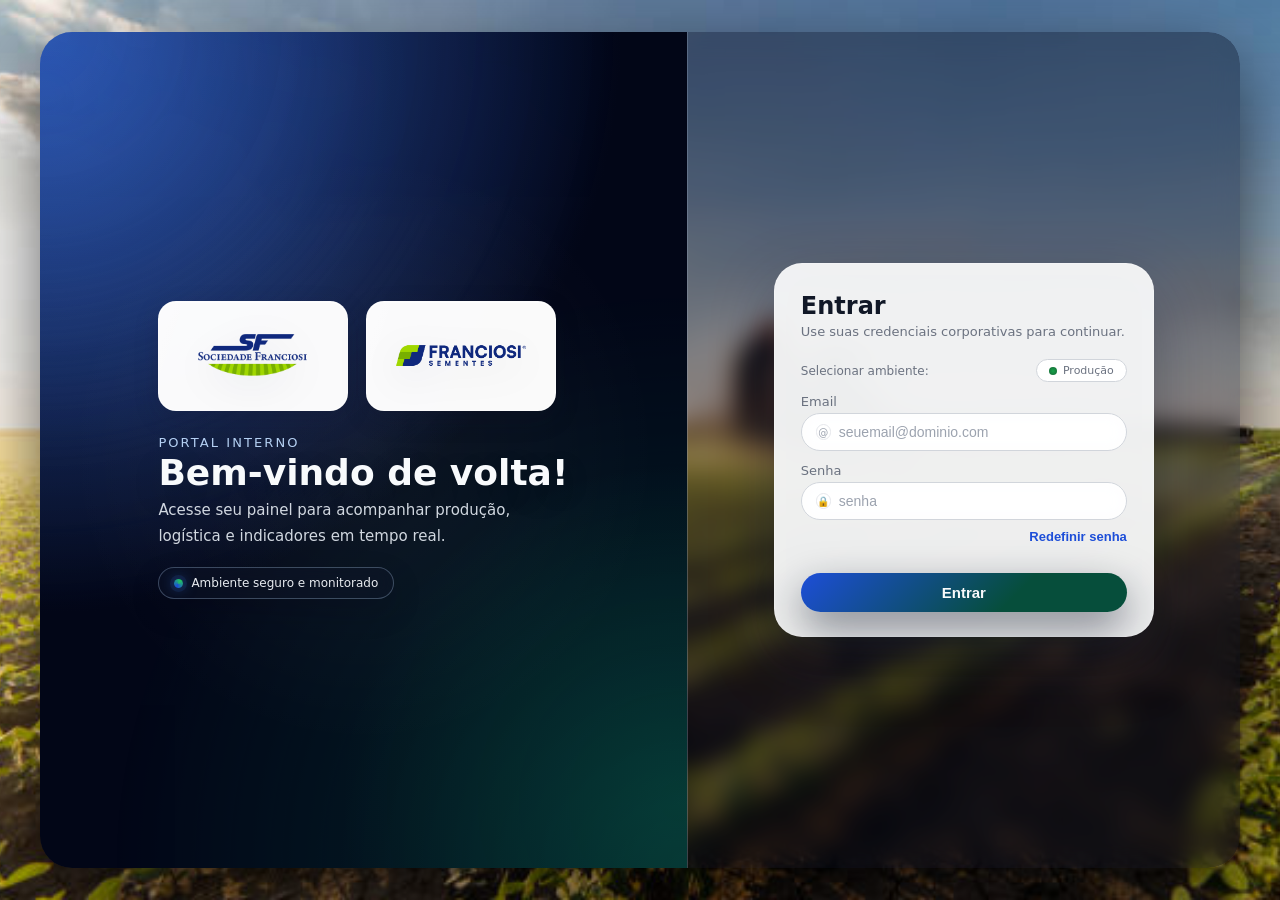
==== dashboard.html @ f58b1808 "Add files via upload" ====
<!DOCTYPE html>
<html lang="pt-BR">
<head>
  <meta charset="UTF-8" />
  <link rel="icon" type="image/png" href="imagens/favicon.ico" />
  <title>Sociedade Franciosi</title>
  <meta name="viewport" content="width=device-width, initial-scale=1.0" />

  <script src="https://cdn.tailwindcss.com"></script>
  <link href="https://cdnjs.cloudflare.com/ajax/libs/font-awesome/6.4.0/css/all.min.css" rel="stylesheet" />
  <link href="https://fonts.googleapis.com/css2?family=Inter:wght@300;400;500;600;700;800&display=swap" rel="stylesheet" />
  <script src="https://cdnjs.cloudflare.com/ajax/libs/pdf.js/2.10.377/pdf.min.js"></script>
  <script src="https://cdnjs.cloudflare.com/ajax/libs/pdf.js/2.10.377/pdf.worker.min.js"></script>
  <script src="app.js"></script>
  <script src="https://cdn.jsdelivr.net/npm/html2canvas@1.4.1/dist/html2canvas.min.js"></script>
  <link rel="preconnect" href="https://fonts.googleapis.com">
  <link rel="preconnect" href="https://fonts.gstatic.com" crossorigin>
  <link href="https://fonts.googleapis.com/css2?family=Barlow:wght@400;500;600;700&display=swap" rel="stylesheet">
  <script src="https://cdnjs.cloudflare.com/ajax/libs/xlsx/0.18.5/xlsx.full.min.js"></script>

  <script>
    tailwind.config = {
      theme: {
        extend: {
          fontFamily: { sans: ['Inter', 'system-ui', 'sans-serif'] },
          colors: {
            border: "hsl(var(--border))",
            background: "hsl(var(--background))",
            foreground: "hsl(var(--foreground))",
            primary: { DEFAULT: "hsl(var(--primary))", foreground: "hsl(var(--primary-foreground))" },
            secondary: { DEFAULT: "hsl(var(--secondary))", foreground: "hsl(var(--secondary-foreground))" },
            muted: { DEFAULT: "hsl(var(--muted))", foreground: "hsl(var(--muted-foreground))" },
            accent: { DEFAULT: "hsl(var(--accent))", foreground: "hsl(var(--accent-foreground))" },
            destructive: { DEFAULT: "hsl(var(--destructive))", foreground: "hsl(var(--destructive-foreground))" },
            card: { DEFAULT: "hsl(var(--card))", foreground: "hsl(var(--card-foreground))" },
            sidebar: {
              background: "hsl(var(--sidebar-background))",
              foreground: "hsl(var(--sidebar-foreground))",
              border: "hsl(var(--sidebar-border))"
            },
            success: { DEFAULT: "hsl(var(--success))", foreground: "hsl(var(--success-foreground))" },
            warning: { DEFAULT: "hsl(var(--warning))", foreground: "hsl(var(--warning-foreground))" },
            info: { DEFAULT: "hsl(var(--info))", foreground: "hsl(var(--info-foreground))" }
          },
          borderRadius: { lg: "var(--radius)" }
        }
      }
    }
  </script>

<style>
  :root {
    --background: 30 20% 98%;
    --foreground: 150 25% 15%;
    --card: 0 0% 100%;
    --card-foreground: 150 25% 15%;
    --primary: 145 45% 28%;
    --primary-foreground: 0 0% 100%;
    --secondary: 35 30% 92%;
    --secondary-foreground: 150 25% 15%;
    --muted: 30 15% 94%;
    --muted-foreground: 150 10% 45%;
    --accent: 38 85% 55%;
    --accent-foreground: 150 25% 15%;
    --destructive: 0 72% 51%;
    --destructive-foreground: 0 0% 100%;
    --border: 30 15% 88%;
    --radius: 0.625rem;
    --sidebar-background: 30 15% 96%;
    --sidebar-foreground: 150 25% 15%;
    --sidebar-border: 30 15% 88%;
    --success: 145 60% 40%;
    --success-foreground: 0 0% 100%;
    --warning: 38 92% 50%;
    --warning-foreground: 0 0% 100%;
    --info: 200 80% 50%;
    --info-foreground: 0 0% 100%;
  }


  /* ========================================
   IMAGEM DE FUNDO OFUSCADA
   ======================================= */

  html, body {
    height: 100%;
    overflow-x: hidden;
    -ms-overflow-style: none;
    scrollbar-width: none;
  }

  html::-webkit-scrollbar,
  body::-webkit-scrollbar {
    display: none;
  }

  /* Body SEM background-image — apenas cor de fallback */
  body {
    font-family: 'Inter', system-ui, sans-serif;
    background: hsl(var(--background));
    min-height: 100vh;
    position: relative; /* necessário para o ::before funcionar */
  }

  /* Pseudo-elemento carrega a imagem com opacidade */
  body::before {
    content: '';
    position: fixed;
    inset: 0;
    background:
      linear-gradient(rgba(0,0,0,0.10), rgba(0,0,0,0.20)),
      url('imagens/PaginaPrincipal.jpg') center / cover no-repeat;
    opacity: 0.45; /* ← AJUSTE AQUI: 0.2 = bem sutil | 0.5 = médio | 0.8 = forte */
    z-index: -1;
    pointer-events: none;
  }

  /* Garantir que toda página herde o fundo */
  html {
    background: inherit;
  }


  .glass {
    background: hsl(var(--card) / 0.86);
    backdrop-filter: blur(10px);
    border: 1px solid hsl(var(--border) / 0.60);
  }


  #sidebar {
    position: fixed;
    top: 0;
    left: 0;
    height: 100vh;
    width: 320px;
    transform: translateX(-110%);
    transition: transform .28s ease;
    z-index: 50;
    display: flex;
    flex-direction: column;
  }

  #sidebar.is-open {
    transform: translateX(0);
  }

  #overlay {
    position: fixed;
    inset: 0;
    background: rgba(0,0,0,.25);
    backdrop-filter: blur(2px);
    opacity: 0;
    pointer-events: none;
    transition: opacity .2s ease;
    z-index: 40;
  }

  #overlay.show {
    opacity: 1;
    pointer-events: auto;
  }

  .hide-scrollbar,
  .menu-items,
  .no-scrollbar {
    -ms-overflow-style: none;
    scrollbar-width: none;
  }

  .hide-scrollbar::-webkit-scrollbar,
  .menu-items::-webkit-scrollbar,
  .no-scrollbar::-webkit-scrollbar {
    display: none;
  }

  .page-content {
    display: none;
  }

  .page-content.active {
    display: block;
    min-height: 0;
  }

  input[type="date"],
  input[type="datetime-local"] {
    max-width: 100%;
    box-sizing: border-box;
  }

  @media (max-width: 640px) {
    input[type="date"],
    input[type="datetime-local"] {
      max-width: 90%;
    }
  }

  .status-badge {
    display: inline-flex;
    align-items: center;
    padding: 0.25rem 0.75rem;
    border-radius: 9999px;
    border-width: 1px;
    font-size: 0.75rem;
    font-weight: 500;
  }

  .status-ativo {
    background: hsl(var(--success) / 0.15);
    color: hsl(var(--success));
    border-color: hsl(var(--success) / 0.20);
  }

  .status-inativo {
    background: hsl(var(--destructive) / 0.15);
    color: hsl(var(--destructive));
    border-color: hsl(var(--destructive) / 0.20);
  }

  .home-mobile-tab-btn.active {
    background: hsl(var(--primary));
    color: white;
    box-shadow: 0 10px 25px rgba(0,0,0,.12);
  }

  @media (max-width: 1023px) {
    .home-mobile-tabs-wrap {
      display: block !important;
    }

    .home-desktop-layout {
      display: block !important;
      height: auto !important;
      overflow: visible !important;
    }

    .home-left-column,
    .home-right-column {
      display: contents !important;
    }

    #homePainelPanel,
    #homeCalendarioPanel {
      display: none !important;
      width: 100% !important;
    }

    #homePainelPanel.active,
    #homeCalendarioPanel.active {
      display: block !important;
    }
  }

  @media (max-width: 1023px) {
    #homePainelPanel,
    #homeCalendarioPanel {
      display: none !important;
    }

    #homePainelPanel.active,
    #homeCalendarioPanel.active {
      display: block !important;
    }
  }



  @media (min-width: 1024px) {
    html, body {
      height: auto;
      min-height: 100dvh;
      overflow-x: hidden;
      overflow-y: auto;
    }

    body {
      min-height: 100dvh;
    }

    #main {
      min-height: 100dvh;
      height: auto;
      overflow: visible;
      width: 100%;
    }

    .home-page-shell {
      height: calc(100dvh - 1.5rem);
      display: flex;
      flex-direction: column;
      gap: 0.75rem;
      min-height: 0;
    }

    .home-mobile-tabs-wrap {
      display: none !important;
    }

    .home-desktop-layout {
      display: grid !important;
      grid-template-columns: minmax(340px, 4fr) minmax(480px, 8fr);
      gap: 1rem;
      flex: 1;
      min-height: 0;
      overflow: hidden;
      align-items: stretch;
    }

    .home-left-column {
      display: flex;
      flex-direction: column;
      gap: 1rem;
      min-height: 0;
      height: 100%;
    }

    .home-right-column {
      display: flex;
      min-height: 0;
      height: 100%;
    }

    .home-mobile-panel {
      display: block !important;
      min-height: 0;
    }

    .home-card-fit {
      min-height: 0 !important;
    }

    .home-calendar-card {
      flex: 1;
      min-height: 0;
      display: flex;
      flex-direction: column;
    }

    .home-right-panel-card {
      width: 100%;
      height: 100%;
      min-height: 0;
      display: flex;
      flex-direction: column;
    }

    .home-scroll-area {
      min-height: 0;
      overflow: auto;
    }

    .home-media-fit {
      min-height: 440px;
      flex: 1;
    }

    #home .glass {
      max-height: 100%;
    }
  }

  #main {
    width: 100%;
  }

  #painelMarketingStage,
  #painelBirthdayCard {
    width: 100%;
    height: 100%;
  }

  #painelBirthdayCard {
    overflow: hidden;
  }

  #painelMarketingImg {
    width: 100%;
    height: 100%;
    object-fit: contain;
  }

  .painel-birthday-card.elegante {
    position: absolute;
    inset: 0;
    overflow: hidden;
    border-radius: 1rem;
    background: #f8f6f3;
    padding: 14px;
    animation: birthdayCardFadeIn .6s ease;
    display: flex;
    flex-direction: column;
  }

  .painel-birthday-paper {
    position: absolute;
    inset: 0;
    background:
      radial-gradient(circle at 20% 20%, rgba(255,255,255,.65), transparent 30%),
      radial-gradient(circle at 80% 15%, rgba(255,255,255,.45), transparent 24%),
      linear-gradient(180deg, rgba(255,255,255,.45), rgba(255,255,255,.08));
    opacity: .9;
    pointer-events: none;
  }

  .painel-birthday-paper::before {
    content: '';
    position: absolute;
    inset: 0;
    background-image:
      radial-gradient(rgba(0,0,0,.018) 1px, transparent 1px),
      radial-gradient(rgba(0,0,0,.012) 1px, transparent 1px);
    background-size: 18px 18px, 26px 26px;
    background-position: 0 0, 10px 10px;
    opacity: .7;
  }

  .painel-birthday-decor {
    position: absolute;
    border-radius: 999px;
    opacity: .16;
    pointer-events: none;
  }

  .painel-birthday-decor.decor-1 {
    width: 140px;
    height: 140px;
    right: -30px;
    top: -40px;
    background: linear-gradient(135deg, #f87171, #fb7185);
    filter: blur(16px);
  }

  .painel-birthday-decor.decor-2 {
    width: 130px;
    height: 130px;
    left: -35px;
    bottom: -35px;
    background: linear-gradient(135deg, #fbbf24, #fb7185);
    filter: blur(20px);
  }

  .painel-birthday-decor.decor-3 {
    width: 80px;
    height: 80px;
    left: 52%;
    top: 18px;
    background: linear-gradient(135deg, #fca5a5, #f87171);
    filter: blur(18px);
  }

  .painel-birthday-layout {
    position: relative;
    z-index: 2;
    display: grid;
    grid-template-columns: 1.35fr .95fr;
    gap: 14px;
    height: 100%;
    min-height: 0;
  }

  .painel-birthday-left,
  .painel-birthday-right {
    min-width: 0;
    min-height: 0;
  }

  .painel-birthday-right {
    display: flex;
    align-items: center;
    justify-content: center;
  }

  .painel-birthday-right-inner {
    width: 100%;
    max-width: 290px;
    text-align: center;
    padding: 6px 4px;
  }

  .painel-birthday-mini-title {
    font-size: .72rem;
    font-weight: 700;
    color: #b91c1c;
    letter-spacing: .04em;
    text-transform: uppercase;
    margin-bottom: 8px;
  }

  .painel-birthday-big-title {
    font-size: 1.55rem;
    line-height: .95;
    font-weight: 400;
    color: #111827;
    margin-bottom: 8px;
    font-family: "Georgia", "Times New Roman", serif;
  }

  .painel-birthday-big-title span {
    display: inline-block;
    font-size: 2.2rem;
    font-weight: 800;
    color: #ef4444;
    letter-spacing: -.03em;
    font-family: "Inter", system-ui, sans-serif;
  }

  .painel-birthday-line {
    width: 90px;
    height: 8px;
    margin: 0 auto 12px;
    position: relative;
  }

  .painel-birthday-line::before,
  .painel-birthday-line::after {
    content: '';
    position: absolute;
    top: 3px;
    width: 100%;
    height: 2px;
    background: linear-gradient(90deg, transparent, #f87171, transparent);
  }

  .painel-birthday-line::after {
    transform: scaleX(.6);
  }

  .painel-birthday-message {
    font-size: .84rem;
    line-height: 1.38;
    color: #1f2937;
    font-weight: 500;
    max-width: 260px;
    margin: 0 auto;
  }

  .painel-birthday-count {
    margin-top: 12px;
    font-size: .72rem;
    color: #64748b;
    font-weight: 700;
  }

  .painel-birthday-people-grid.fixed-responsive {
    display: grid;
    grid-template-columns: repeat(2, minmax(0, 1fr));
    gap: 10px;
    height: 100%;
    overflow: hidden;
  }

  .painel-birthday-people-grid.fixed-responsive.modo-4 {
    grid-template-rows: repeat(2, minmax(0, 1fr));
  }

  .painel-birthday-people-grid.fixed-responsive.modo-6 {
    grid-template-rows: repeat(3, minmax(0, 1fr));
  }

  .painel-birthday-people-grid.fixed-responsive.modo-8 {
    grid-template-rows: repeat(4, minmax(0, 1fr));
  }

  .painel-birthday-person {
    min-width: 0;
    min-height: 0;
    background: rgba(255,255,255,.84);
    border: 1px solid rgba(255,255,255,.92);
    border-radius: 18px;
    padding: 10px 8px 8px;
    text-align: center;
    box-shadow: 0 8px 20px rgba(15,23,42,.08);
    transition: transform .2s ease, box-shadow .2s ease;
    animation: birthdayPersonIn .5s ease both;
    display: flex;
    flex-direction: column;
    justify-content: flex-start;
  }

  .painel-birthday-person:hover {
    transform: translateY(-2px);
    box-shadow: 0 12px 24px rgba(15,23,42,.10);
  }

  .painel-birthday-person.is-today {
    background: linear-gradient(180deg, rgba(255,247,237,.98), rgba(255,255,255,.94));
    border: 1px solid rgba(251,146,60,.45);
    box-shadow:
      0 0 0 2px rgba(251,146,60,.10),
      0 12px 26px rgba(251,113,133,.14);
    position: relative;
  }

  .painel-birthday-person.is-today::before {
    content: 'Hoje';
    position: absolute;
    top: 8px;
    right: 8px;
    padding: 3px 7px;
    border-radius: 999px;
    background: linear-gradient(135deg, #fb7185, #f97316);
    color: #fff;
    font-size: .62rem;
    font-weight: 800;
    line-height: 1;
  }

  .painel-birthday-photo-wrap {
    display: flex;
    justify-content: center;
    margin-bottom: 7px;
    flex-shrink: 0;
  }

  .painel-birthday-photo {
    width: 56px;
    height: 56px;
    border-radius: 50%;
    overflow: hidden;
    background: linear-gradient(135deg, #fff1f2, #ffe4e6);
    border: 4px solid #ffffff;
    box-shadow:
      0 6px 16px rgba(15,23,42,.10),
      0 0 0 2px rgba(251,113,133,.10);
    display: flex;
    align-items: center;
    justify-content: center;
  }

  .painel-birthday-photo img {
    width: 100%;
    height: 100%;
    object-fit: cover;
    display: block;
  }

  .painel-birthday-no-photo {
    font-size: .9rem;
    font-weight: 800;
    color: #be123c;
  }

  .painel-birthday-person-info {
    display: flex;
    flex-direction: column;
    gap: 2px;
    min-width: 0;
    min-height: 0;
  }

  .painel-birthday-person-name {
    font-size: .78rem;
    font-weight: 800;
    color: #111827;
    line-height: 1.1;
    display: -webkit-box;
    -webkit-line-clamp: 2;
    -webkit-box-orient: vertical;
    overflow: hidden;
    min-height: 28px;
  }

  .painel-birthday-person-date {
    font-size: .68rem;
    font-weight: 700;
    color: #e11d48;
    line-height: 1.1;
  }

  .painel-birthday-person-meta {
    font-size: .64rem;
    color: #475569;
    line-height: 1.12;
    display: -webkit-box;
    -webkit-line-clamp: 1;
    -webkit-box-orient: vertical;
    overflow: hidden;
  }

  .painel-birthday-people-grid.fixed-responsive.modo-8 .painel-birthday-person {
    padding: 8px 8px 7px;
    border-radius: 16px;
  }

  .painel-birthday-people-grid.fixed-responsive.modo-8 .painel-birthday-photo {
    width: 50px;
    height: 50px;
  }

  .painel-birthday-people-grid.fixed-responsive.modo-8 .painel-birthday-person-name {
    font-size: .72rem;
    min-height: 22px;
  }

  .painel-birthday-people-grid.fixed-responsive.modo-8 .painel-birthday-person-date {
    font-size: .62rem;
  }

  .painel-birthday-people-grid.fixed-responsive.modo-8 .painel-birthday-person-meta {
    font-size: .58rem;
  }

  .painel-birthday-people-grid.fixed-responsive.modo-6 .painel-birthday-person {
    padding: 10px 8px 8px;
    border-radius: 18px;
  }

  .painel-birthday-people-grid.fixed-responsive.modo-6 .painel-birthday-photo {
    width: 56px;
    height: 56px;
  }

  .painel-birthday-people-grid.fixed-responsive.modo-6 .painel-birthday-person-name {
    font-size: .78rem;
    min-height: 26px;
  }

  .painel-birthday-people-grid.fixed-responsive.modo-6 .painel-birthday-person-date {
    font-size: .68rem;
  }

  .painel-birthday-people-grid.fixed-responsive.modo-6 .painel-birthday-person-meta {
    font-size: .64rem;
  }

  .painel-birthday-people-grid.fixed-responsive.modo-4 .painel-birthday-person {
    padding: 8px 6px 7px;
    border-radius: 14px;
  }

  .painel-birthday-people-grid.fixed-responsive.modo-4 .painel-birthday-photo {
    width: 48px;
    height: 48px;
    border-width: 3px;
  }

  .painel-birthday-people-grid.fixed-responsive.modo-4 .painel-birthday-person-name {
    font-size: .70rem;
    min-height: 22px;
  }

  .painel-birthday-people-grid.fixed-responsive.modo-4 .painel-birthday-person-date {
    font-size: .60rem;
  }

  .painel-birthday-people-grid.fixed-responsive.modo-4 .painel-birthday-person-meta {
    font-size: .56rem;
  }

  @keyframes birthdayCardFadeIn {
    from { opacity: 0; transform: scale(.985); }
    to   { opacity: 1; transform: scale(1); }
  }

  @keyframes birthdayPersonIn {
    from { opacity: 0; transform: translateY(8px); }
    to   { opacity: 1; transform: translateY(0); }
  }

  @media (max-width: 1023px) {
    .painel-birthday-card.elegante { padding: 12px; }

    .painel-birthday-layout {
      grid-template-columns: 1fr;
      grid-template-rows: auto 1fr;
      gap: 10px;
    }

    .painel-birthday-right { order: 1; }
    .painel-birthday-left  { order: 2; }

    .painel-birthday-right-inner { max-width: none; padding: 0; }
    .painel-birthday-big-title   { font-size: 1.35rem; }
    .painel-birthday-big-title span { font-size: 1.9rem; }
    .painel-birthday-message { max-width: none; font-size: .78rem; line-height: 1.3; }
    .painel-birthday-count   { margin-top: 8px; }
  }

  @media (min-width: 641px) {
    .home-media-fit { min-height: 520px; }

    .painel-birthday-layout {
      grid-template-columns: 1.15fr .95fr;
      gap: 14px;
    }

    .painel-birthday-right-inner { max-width: 280px; }
    .painel-birthday-big-title   { font-size: 1.45rem; }
    .painel-birthday-big-title span { font-size: 2rem; }
    .painel-birthday-message { font-size: .78rem; line-height: 1.28; max-width: 240px; }
  }

  @media (max-width: 640px) {
    .home-media-fit { min-height: 540px; }

    .painel-birthday-card.elegante { padding: 10px; }

    .painel-birthday-layout {
      grid-template-columns: 1fr;
      grid-template-rows: auto 1fr;
      gap: 8px;
    }

    .painel-birthday-right-inner { max-width: none; padding: 0; }
    .painel-birthday-mini-title  { font-size: .66rem; margin-bottom: 6px; }
    .painel-birthday-big-title   { font-size: 1.18rem; margin-bottom: 4px; }
    .painel-birthday-big-title span { font-size: 1.65rem; }
    .painel-birthday-line        { width: 72px; margin-bottom: 8px; }
    .painel-birthday-message     { font-size: .70rem; line-height: 1.22; max-width: none; }
    .painel-birthday-count       { font-size: .64rem; margin-top: 6px; }
    .painel-birthday-photo-wrap  { margin-bottom: 5px; }

    .painel-birthday-person.is-today::before {
      top: 6px; right: 6px; font-size: .56rem; padding: 3px 6px;
    }
  }

  .painel-birthday-card.elegante.is-expanded { padding: 18px; }

  .painel-birthday-detail-wrap {
    position: relative;
    z-index: 2;
    height: 100%;
    display: flex;
    align-items: center;
    justify-content: center;
  }

  .painel-birthday-detail-close {
    position: absolute;
    top: 0;
    right: 0;
    width: 42px;
    height: 42px;
    border: 0;
    border-radius: 999px;
    background: rgba(255,255,255,.92);
    color: #0f172a;
    box-shadow: 0 12px 24px rgba(15,23,42,.12);
    cursor: pointer;
    z-index: 4;
    transition: transform .2s ease, background .2s ease;
  }

  .painel-birthday-detail-close:hover {
    transform: scale(1.05);
    background: #fff;
  }

  .painel-birthday-detail-card {
    width: 100%;
    max-width: 760px;
    min-height: 320px;
    border-radius: 28px;
    background: rgba(255,255,255,.90);
    border: 1px solid rgba(255,255,255,.96);
    box-shadow: 0 24px 50px rgba(15,23,42,.12);
    display: grid;
    grid-template-columns: 220px 1fr;
    gap: 24px;
    align-items: center;
    padding: 28px;
  }

  .painel-birthday-detail-card.is-today {
    background: linear-gradient(180deg, rgba(255,247,237,.98), rgba(255,255,255,.96));
    border-color: rgba(251,146,60,.45);
  }

  .painel-birthday-detail-photo {
    display: flex;
    align-items: center;
    justify-content: center;
  }

  .painel-birthday-photo--detail {
    width: 170px;
    height: 170px;
    border-width: 6px;
    box-shadow:
      0 12px 28px rgba(15,23,42,.12),
      0 0 0 3px rgba(251,113,133,.10);
  }

  .painel-birthday-detail-content { min-width: 0; }

  .painel-birthday-detail-name {
    font-size: 1.8rem;
    font-weight: 800;
    line-height: 1.05;
    color: #111827;
    margin-bottom: 8px;
  }

  .painel-birthday-detail-date {
    font-size: 1rem;
    font-weight: 700;
    color: #e11d48;
    margin-bottom: 14px;
  }

  .painel-birthday-detail-meta {
    display: grid;
    gap: 8px;
    margin-bottom: 16px;
  }

  .painel-birthday-detail-meta span {
    display: flex;
    align-items: center;
    gap: 10px;
    font-size: .95rem;
    color: #334155;
    font-weight: 600;
  }

  .painel-birthday-detail-message {
    font-size: .95rem;
    line-height: 1.5;
    color: #334155;
    max-width: 420px;
  }

  @media (max-width: 640px) {
    .painel-birthday-card.elegante.is-expanded { padding: 12px; }

    .painel-birthday-detail-card {
      grid-template-columns: 1fr;
      gap: 16px;
      padding: 18px;
      min-height: auto;
      text-align: center;
    }

    .painel-birthday-detail-close { width: 38px; height: 38px; }

    .painel-birthday-photo--detail { width: 120px; height: 120px; border-width: 5px; }
    .painel-birthday-detail-name  { font-size: 1.2rem; }
    .painel-birthday-detail-date  { font-size: .9rem; }

    .painel-birthday-detail-meta span {
      justify-content: center;
      font-size: .82rem;
    }

    .painel-birthday-detail-message { font-size: .8rem; max-width: none; }
  }


  /* ========================================
   WEATHER CARD + 8 QUADROS NO CARD LIMPO
   ======================================== */

  #weatherHeroCard {
    height: 140px !important;
    background: transparent !important;
  }

  .home-weather-card {
    position: relative;
    overflow: hidden;
    color: white;
    border-radius: 1rem !important;
  }

  .home-weather-bg {
    position: absolute !important;
    inset: 0 !important;
    width: 100% !important;
    height: 100% !important;
    background-size: cover !important;
    background-position: center !important;
    background-repeat: no-repeat !important;
    transition: all .7s ease !important;
    border-radius: 1rem !important;
  }

  .home-weather-overlay {
    position: absolute;
    inset: 0;
    background: linear-gradient(135deg, rgba(0,0,0,.35), rgba(15,23,42,.30), rgba(2,6,23,.55));
    border-radius: 1rem;
    transition: all 0.3s cubic-bezier(0.4, 0, 0.2, 1);
  }

  .home-weather-content {
    position: relative;
    z-index: 20;
    padding: 0;
    transition: all 0.3s cubic-bezier(0.4, 0, 0.2, 1);
  }

  .weather-nav-btn {
    z-index: 50 !important;
    opacity: 1 !important;
    visibility: visible !important;
    position: relative !important;
    background: rgba(255,255,255,0.20) !important;
    border: 1px solid rgba(255,255,255,0.30) !important;
    backdrop-filter: blur(12px) !important;
    color: #ffffff !important;
    transition: all 0.2s cubic-bezier(0.4, 0, 0.2, 1) !important;
  }

  .weather-nav-btn:hover:not(.blank-mode) {
    background: rgba(255,255,255,0.35) !important;
    transform: scale(1.08) !important;
  }

  #weatherHeroCard.blank-mode { padding: 8px !important; }

  .blank-mode .home-weather-overlay {
    background: linear-gradient(135deg,
      white,
      white,
      white) !important;
    box-shadow: inset 0 2px 8px rgba(0,0,0,0.06) !important;
  }

  .blank-mode .home-weather-bg {
    opacity: 0.02 !important;
    filter: blur(4px) !important;
  }

  .blank-mode .weather-grid-container {
    padding-top: 50px !important;
    display: grid !important;
    grid-template-columns: repeat(8, 1fr) !important;
    grid-template-rows: repeat(1, 1fr) !important;
    gap: 6px !important;
    height: 100% !important;
    width: 100% !important;
    padding: 0 !important;
  }

  .blank-mode .weather-grid-item {
    aspect-ratio: 1 !important;
    border-radius: 8px !important;
    background: #ffffff !important;
    border: 1.5px solid rgba(0,0,0,0.08) !important;
    display: flex !important;
    align-items: center !important;
    justify-content: center !important;
    cursor: pointer !important;
    transition: all 0.2s cubic-bezier(0.4, 0, 0.2, 1) !important;
    position: relative !important;
    overflow: hidden !important;
    box-shadow: 0 2px 8px rgba(0,0,0,0.10) !important;
  }

  .blank-mode .weather-grid-item:hover {
    transform: translateY(-2px) scale(1.05) !important;
    box-shadow: 0 8px 20px rgba(0,0,0,0.20) !important;
    background: #ffffff !important;
    border-color: rgba(0,0,0,0.15) !important;
    z-index: 60 !important;
  }

  .blank-mode .weather-grid-item img {
    width: 40px !important;
    height: 40px !important;
    object-fit: contain !important;
    filter: grayscale(0.3) !important;
    transition: all 0.2s ease !important;
  }

  .blank-mode .weather-grid-item:hover img {
    filter: grayscale(0) brightness(1.1) !important;
  }

  .blank-mode .weather-grid-item::after {
    content: attr(data-tooltip) !important;
    position: fixed !important;
    bottom: auto !important;
    top: 50% !important;
    left: 50% !important;
    transform: translate(-50%, -50%) !important;
    background: rgba(0,0,0,0.95) !important;
    color: #ffffff !important;
    padding: 6px 12px !important;
    border-radius: 8px !important;
    font-size: 11px !important;
    font-weight: 600 !important;
    white-space: nowrap !important;
    opacity: 0 !important;
    pointer-events: none !important;
    transition: all 0.25s cubic-bezier(0.4, 0, 0.2, 1) !important;
    z-index: 9999 !important;
    box-shadow: 0 8px 24px rgba(0,0,0,0.35) !important;
    letter-spacing: 0.5px !important;
    border: 1px solid rgba(255,255,255,0.2) !important;
  }

  .blank-mode .weather-grid-item:hover::after {
    opacity: 1 !important;
    transform: translate(-50%, -100%) !important;
  }

  .climate-hidden .flex.items-start > *:not(.flex.items-center.gap-1.shrink-0),
  .climate-hidden .min-w-0.flex-1,
  .climate-hidden .mt-2,
  .climate-hidden .w-8.h-8.rounded-xl {
    opacity: 0 !important;
    visibility: hidden !important;
    height: 0 !important;
    margin: 0 !important;
    padding: 0 !important;
    overflow: hidden !important;
  }

  .blank-mode .weather-nav-btn {
    background: #374151 !important;
    border: 1px solid #4b5563 !important;
    color: #ffffff !important;
    box-shadow: 0 2px 8px rgba(0,0,0,0.20) !important;
  }

  .blank-mode .weather-nav-btn:hover {
    background: #1f2937 !important;
    box-shadow: 0 4px 16px rgba(0,0,0,0.35) !important;
  }

  @media (max-width: 1023px) {
    #weatherHeroCard {
      display: none !important;
    }
  }

  .form-label-sm {
    font-size: 0.78rem;
    line-height: 1rem;
    font-weight: 500;
  }

  .form-control-sm {
    min-height: 38px;
    padding: 0.5rem 0.75rem;
    font-size: 0.82rem;
    line-height: 1.1rem;
    border-radius: 0.75rem;
  }

  .form-btn-sm {
    min-height: 38px;
    padding: 0.5rem 0.85rem;
    font-size: 0.82rem;
    line-height: 1rem;
    border-radius: 0.75rem;
  }

  .form-title-sm {
    font-size: 1rem;
    line-height: 1.25rem;
  }

  .form-subtitle-sm {
    font-size: 0.78rem;
    line-height: 1rem;
  }

</style>

</head>

<body>
  <div id="overlay" aria-hidden="true"></div>

  <nav id="sidebar" class="bg-sidebar-background border-r border-sidebar-border shadow-2xl">
    <div class="p-6 border-b border-sidebar-border flex items-center justify-between gap-4">
      <div class="text-left">
        <div class="text-lg font-extrabold tracking-tight">
          <span class="bg-gradient-to-r from-primary to-accent bg-clip-text text-transparent">
            Sociedade Franciosi
          </span>
        </div>

        <div
          id="ambienteLabel"
          class="mt-1 text-sm font-bold text-green-600"
        >
          Produção
        </div>
      </div>

      <button id="closeSidebarBtn"
        class="w-11 h-11 rounded-xl bg-white/55 border border-sidebar-border/60 hover:bg-white/80 transition-all text-sidebar-foreground form-title-sm shadow"
        title="Fechar menu">
        <i class="fas fa-times"></i>
      </button>
    </div>

    <div class="menu-items hide-scrollbar flex-1 px-3 py-3">
      <div class="menu-item flex items-center gap-4 form-control-sm rounded-xl cursor-pointer transition-all text-muted-foreground hover:bg-secondary hover:text-foreground" data-page="home">
        <div class="w-9 h-9 rounded-xl flex items-center justify-center bg-primary/10 text-primary shrink-0">
          <i class="fas fa-house"></i>
        </div>
        <span class="font-medium truncate">Início</span>
      </div>

      <div class="menu-item flex items-center gap-4 form-control-sm rounded-xl cursor-pointer transition-all text-muted-foreground hover:bg-secondary hover:text-foreground" data-page="secao-pedidos">
        <div class="w-9 h-9 rounded-xl flex items-center justify-center bg-success/15 text-success shrink-0">
          <i class="fas fa-shopping-cart"></i>
        </div>
        <span class="font-medium truncate">Pedidos</span>
      </div>

      <div class="menu-item flex items-center gap-4 form-control-sm rounded-xl cursor-pointer transition-all text-muted-foreground hover:bg-secondary hover:text-foreground" data-page="secao-clientes">
        <div class="w-9 h-9 rounded-xl flex items-center justify-center bg-primary/10 text-primary shrink-0">
          <i class="fas fa-building"></i>
        </div>
        <span class="font-medium truncate">Clientes</span>
      </div>

      <div class="menu-item flex items-center gap-4 form-control-sm rounded-xl cursor-pointer transition-all text-muted-foreground hover:bg-secondary hover:text-foreground" data-page="secao-marketing">
        <div class="w-9 h-9 rounded-xl flex items-center justify-center bg-accent/20 text-foreground shrink-0">
          <i class="fas fa-bullhorn"></i>
        </div>
        <span class="font-medium truncate">Marketing</span>
      </div>

      <div class="menu-item flex items-center gap-4 form-control-sm rounded-xl cursor-pointer transition-all text-muted-foreground hover:bg-secondary hover:text-foreground" data-page="secao-emails-automaticos">
        <div class="w-9 h-9 rounded-xl flex items-center justify-center bg-info/15 text-info shrink-0">
          <i class="fas fa-envelope"></i>
        </div>
        <span class="font-medium truncate">E-mails Automáticos</span>
      </div>

      <div class="menu-item flex items-center gap-4 form-control-sm rounded-xl cursor-pointer transition-all text-muted-foreground hover:bg-secondary hover:text-foreground"
          data-page="secao-meus-agendamentos">
        <div class="w-9 h-9 rounded-xl flex items-center justify-center bg-primary/10 text-primary shrink-0">
          <i class="fas fa-car-side"></i>
        </div>
        <span class="font-medium truncate">Agendamento Veículos</span>
      </div>

      <div class="menu-item flex items-center gap-4 form-control-sm rounded-xl cursor-pointer transition-all text-muted-foreground hover:bg-secondary hover:text-foreground" data-page="user-management">
        <div class="w-9 h-9 rounded-xl flex items-center justify-center bg-primary/10 text-primary shrink-0">
          <i class="fas fa-user-cog"></i>
        </div>
        <span class="font-medium truncate">Gestão Usuários</span>
      </div>

      <div class="menu-item flex items-center gap-4 form-control-sm rounded-xl cursor-pointer transition-all text-muted-foreground hover:bg-secondary hover:text-foreground" data-page="inventory-control">
        <div class="w-9 h-9 rounded-xl flex items-center justify-center bg-warning/15 text-warning shrink-0">
          <i class="fas fa-boxes-stacked"></i>
        </div>
        <span class="font-medium truncate">Estoque</span>
      </div>

      <div class="menu-item flex items-center gap-4 form-control-sm rounded-xl cursor-pointer transition-all text-muted-foreground hover:bg-secondary hover:text-foreground"
          data-page="secao-perfis">
        <div class="w-9 h-9 rounded-xl flex items-center justify-center bg-info/15 text-info shrink-0">
          <i class="fas fa-id-badge"></i>
        </div>
        <span class="font-medium truncate">Perfis</span>
      </div>
    </div>

    <div class="p-4 border-t border-sidebar-border">
      <div class="flex items-center gap-3 rounded-2xl px-4 py-4 hover:bg-secondary transition-all">
        <div
          id="userAvatar"
          class="w-12 h-12 rounded-full flex items-center justify-center font-bold text-white bg-primary shadow shrink-0 cursor-pointer transform transition-all duration-200 hover:scale-110 hover:opacity-90"
          title=""
        >
          US
        </div>
        <div class="flex-1 min-w-0">
          <div id="userDisplayName" class="font-bold text-sidebar-foreground leading-tight truncate">Usuário</div>
          <div id="userDomain" class="form-subtitle-sm truncate">Domínio</div>
        </div>
        <button id="logoutBtn"
          class="w-11 h-11 rounded-xl bg-white/55 border border-sidebar-border/60 hover:bg-destructive hover:text-white transition-all shrink-0"
          title="Sair">
          <i class="fas fa-sign-out-alt"></i>
        </button>
      </div>
    </div>
  </nav>

  <main id="main" class="min-h-screen w-full px-3 md:px-4 lg:px-5 py-3 md:py-4">
    <!-- HOME -->
    <section id="home" class="page-content active">
      <div class="home-page-shell pl-0 lg:pl-6 pr-0 lg:pr-1">
        <div class="home-desktop-layout">
          <div class="home-left-column">
            <div class="glass rounded-2xl p-4 md:p-5 shadow">
              <div class="flex flex-col gap-4">
                <div class="flex items-center gap-3">
                  <button
                    type="button"
                    onclick="openSidebarSafe()"
                    class="w-11 h-11 rounded-xl bg-white/85 border border-border/60 backdrop-blur-md shadow flex items-center justify-center hover:bg-white transition-all text-foreground shrink-0"
                    title="Abrir menu"
                    aria-label="Abrir menu">
                    <i class="fas fa-bars"></i>
                  </button>

                  <div>
                    <h1 id="helloTitleHome" class="text-lg md:form-title-sm font-bold">Olá, Usuário!</h1>
                    <p id="todayLabel" class="form-subtitle-sm">Carregando...</p>
                  </div>
                </div>

                <div id="weatherHeroCard" class="home-weather-card blank-mode relative overflow-hidden rounded-2xl border border-white/20 px-3 py-2.5 min-w-0 shadow-xl h-[140px]">
                  <!-- Background Image -->
                  <div id="weatherHeroBg" class="home-weather-bg" style="background-image: url('https://pplx-res.cloudinary.com/image/upload/pplx_search_images/747d2bfffda9ec2b1d42c19efcd0193134ddedf7.jpg');"></div>
                  
                  <!-- Overlay -->
                  <div class="home-weather-overlay"></div>
                  
                  <!-- Content -->
                  <div class="home-weather-content climate-hidden relative z-10 flex flex-col h-full justify-between">
                    <!-- Header -->
                    <div class="flex items-start justify-between gap-2 pt-1">
                      <div class="min-w-0 flex-1">
                        <p class="text-[9px] uppercase tracking-[0.16em] text-white/70 font-medium">CLIMA</p>
                        <p id="weatherCity" class="text-[11px] font-semibold truncate text-white mt-0.5">Luis Eduardo Magalhães - BA</p>
                      </div>
                      
                      <!-- Icon + Navigation Buttons -->
                      <div class="flex items-center gap-1 shrink-0">
                        <!-- Weather Icon -->
                        <div class="w-8 h-8 rounded-xl bg-white/20 backdrop-blur-md border border-white/15 flex items-center justify-center shadow-sm">
                          <i id="weatherIconTop" class="fas fa-cloud-sun text-xs text-white/90"></i>
                        </div>
                        
                        <!-- Navigation Buttons (ao lado do ícone) -->
                        <div class="flex items-center gap-0.5">
                          <button id="weatherPrevBtn" class="weather-nav-btn w-6 h-6 rounded-full bg-white/10 hover:bg-white/25 backdrop-blur-md border border-white/20 flex items-center justify-center text-white/70 text-[9px] hover:scale-105 hover:text-white transition-all duration-200 shadow-md hover:shadow-lg" title="Anterior">
                            <i class="fas fa-chevron-left"></i>
                          </button>
                          <button id="weatherNextBtn" class="weather-nav-btn w-6 h-6 rounded-full bg-white/10 hover:bg-white/25 backdrop-blur-md border border-white/20 flex items-center justify-center text-white/70 text-[9px] hover:scale-105 hover:text-white transition-all duration-200 shadow-md hover:shadow-lg" title="Próximo">
                            <i class="fas fa-chevron-right"></i>
                          </button>
                        </div>
                      </div>
                    </div>
                    
                    <!-- Main Content -->
                    <div class="mt-2 flex items-end justify-between gap-3 pb-0.5">
                      <div class="flex-1 min-w-0">
                        <div class="flex items-center gap-2">
                          <span id="weatherTemp" class="text-2xl font-extrabold leading-none text-white drop-shadow-sm">--°C</span>
                          <span id="weatherDesc" class="text-[11px] text-white/90 font-medium">Carregando...</span>
                        </div>
                        <p id="weatherUpdatedAt" class="mt-1 text-[9px] text-white/75 font-medium">Atualizando...</p>
                      </div>
                      
                      <div class="text-right text-[10px] text-white/85 space-y-1 shrink-0 min-w-[52px]">
                        <p id="weatherHumidity">Umidade --%</p>
                        <p id="weatherWind" class="truncate">Vento -- km/h</p>
                      </div>
                    </div>

                    <!-- 8 QUADROS (aparece no modo limpo) -->
                    <div class="weather-grid-container opacity-100">                     
                      <!-- QUADRO 2 -->
                      <a href="https://franciosi.autosky.cloud/" class="weather-grid-item" data-tooltip="SAP" target="_blank">
                        <img src="imagens/sap.png" alt="SAP">
                      </a>
                      
                      <!-- QUADRO 3 -->
                      <a href="https://admfranciosi206624.totvsagro.cloudtotvs.com.br/pimsmc/login.jsp" class="weather-grid-item" data-tooltip="PIMS PRO" target="_blank">
                        <img src="imagens/totvsicon.ico" alt="PIMS PRO">
                      </a>
                      
                      <!-- QUADRO 4 -->
                      <a href="https://admfranciosi206625.totvsagro.cloudtotvs.com.br/pimsmc/login.jsp" class="weather-grid-item" data-tooltip="PIMS DEV" target="_blank">
                        <img src="imagens/totvsicon.ico" alt="PIMS DEV">
                      </a>

                      <!-- QUADRO 4 -->
                      <a href="https://auth.qive.com.br/auth/realms/saas/protocol/openid-connect/auth?approval_prompt=force&client_id=saas&redirect_uri=https%3A%2F%2Fapp.qive.com.br%2Foauth2%2Fcallback&response_type=code&scope=openid+profile+email&state=ys_PW8S1e_VwhcvRfnmtPs_ACkCv5ZvHKwyjRb-B8Os%3A%2F" class="weather-grid-item" data-tooltip="QIVE" target="_blank">
                        <img src="imagens/qive.png" alt="QIVE">
                      </a>
                    </div>

                  </div>
                </div>

              </div>
            </div>

            <div id="homeCalendarioPanel" class="home-mobile-panel min-h-0 home-calendar-card">
              <div class="glass rounded-2xl p-5 shadow flex flex-col home-card-fit h-full min-h-0">
                <div class="flex items-start justify-between gap-3">
                  <div class="min-w-0 flex-1">
                    <h2 class="text-lg font-semibold">Calendário</h2>
                    <p class="form-subtitle-sm">Selecione uma data para visualizar agendametos.</p>
                  </div>

                  <div class="home-mobile-tabs-wrap lg:hidden shrink-0">
                    <button
                      type="button"
                      class="home-mobile-tab-btn w-11 h-11 rounded-xl border border-border bg-white/40 text-muted-foreground transition-all flex items-center justify-center"
                      data-home-tab="painel"
                      aria-label="Painel informativo"
                      title="Painel informativo">
                      <i class="fas fa-table-columns text-sm"></i>
                    </button>
                  </div>
                </div>

                <div class="space-y-2 mt-4">
                  <input id="calendarInput" type="date"
                    class="w-full rounded-xl border border-border bg-white/70 form-control-sm outline-none focus:ring-2 focus:ring-primary/30" />
                </div>

                <div class="grid grid-cols-1 gap-2">
                  <button
                    id="AgendarSalaReuniao"
                    type="button"
                    class="mt-1 w-full rounded-xl bg-primary text-white form-control-sm text-sm font-semibold hover:opacity-90 transition-all focus:outline-none focus:ring-2 focus:ring-primary/30 flex items-center justify-center gap-2"
                    aria-label="Agendar sala de reunião"
                    title="Agendar sala de reunião">
                    <i class="fas fa-calendar-plus text-sm" aria-hidden="true"></i>
                    <span>Sala Reunião</span>
                  </button>
                </div>

                <div class="rounded-xl border border-border bg-muted/40 p-4 flex-1 flex flex-col min-h-[220px] lg:min-h-0 home-scroll-area">
                  <p class="text-sm font-semibold">Resumo do dia</p>
                  <div id="resumoDiaLista" class="mt-3 space-y-2 overflow-auto no-scrollbar"></div>
                  <p id="resumoDiaVazio" class="form-subtitle-sm mt-3">
                    Nenhum evento cadastrado.
                  </p>
                </div>
              </div>
            </div>

          </div>

          <div class="home-right-column">
            <div id="homePainelPanel" class="home-mobile-panel w-full active">
              <div class="glass rounded-2xl p-5 shadow home-right-panel-card">
                <div class="flex items-start justify-between gap-3">
                  <div class="min-w-0 flex-1">
                    <h2 class="text-lg font-semibold">Sociedade Franciosi</h2>
                    <p class="form-subtitle-sm">Painel informativo</p>
                  </div>

                  <div class="home-mobile-tabs-wrap lg:hidden shrink-0">
                    <button
                      type="button"
                      class="home-mobile-tab-btn w-11 h-11 rounded-xl border border-border bg-white/40 text-muted-foreground transition-all flex items-center justify-center"
                      data-home-tab="calendario"
                      aria-label="Calendário"
                      title="Calendário">
                      <i class="fas fa-calendar-alt text-sm"></i>
                    </button>
                  </div>
                </div>

                <div class="mt-4 rounded-2xl border border-border bg-muted/40 overflow-hidden home-media-fit min-h-[520px] lg:min-h-[420px] flex items-center justify-center relative">
                  <div id="painelMarketingStage" class="w-full h-full min-h-[520px] lg:min-h-[420px] relative">
                    <img
                      id="painelMarketingImg"
                      src="imagens/PaginaPrincipal.jpg"
                      alt="Imagem do painel"
                      class="w-full h-full object-contain cursor-pointer select-none transition-opacity duration-500 opacity-100 absolute inset-0"
                      title="Clique para abrir"
                      style="display: block;"
                    />

                    <div
                      id="painelBirthdayCard"
                      class="absolute inset-0 opacity-0 pointer-events-none transition-opacity duration-500"
                      style="display: none;"
                    ></div>
                  </div>
                </div>

                <div class="mt-3 rounded-2xl border border-border bg-white/70 backdrop-blur-sm form-control-sm">
                  <div class="flex items-center justify-between gap-3">
                    <button
                      id="btnPainelAnterior"
                      type="button"
                      class="w-11 h-11 rounded-xl border border-border bg-white/90 hover:bg-white shadow-sm transition-all flex items-center justify-center text-foreground"
                      title="Anterior"
                      aria-label="Anterior"
                    >
                      <i class="fas fa-chevron-left"></i>
                    </button>

                    <div class="flex-1">
                      <div id="painelMarketingContador" class="text-xs text-muted-foreground text-center mb-2">1 / 1</div>
                      <div class="h-2 w-full rounded-full bg-muted/70 overflow-hidden">
                        <div id="painelMarketingProgress" class="h-2 rounded-full bg-primary transition-none" style="width: 0%"></div>
                      </div>
                    </div>

                    <button
                      id="btnPainelProximo"
                      type="button"
                      class="w-11 h-11 rounded-xl border border-border bg-white/90 hover:bg-white shadow-sm transition-all flex items-center justify-center text-foreground"
                      title="Próximo"
                      aria-label="Próximo"
                    >
                      <i class="fas fa-chevron-right"></i>
                    </button>
                  </div>
                </div>

              </div>
            </div>
          </div>
        </div>
        
      </div>
    </section>

    <!-- PEDIDOS -->
    <section id="secao-pedidos" class="page-content md:ml-4">
      <div class="glass rounded-2xl p-6 shadow space-y-4">
        <div class="flex items-start justify-between gap-4">
          <div class="flex items-start gap-3">
            <button
              type="button"
              onclick="openSidebarSafe()"
              class="w-11 h-11 rounded-xl bg-white/85 border border-border/60 backdrop-blur-md shadow flex items-center justify-center hover:bg-white transition-all text-foreground shrink-0"
              title="Abrir menu"
              aria-label="Abrir menu">
              <i class="fas fa-bars"></i>
            </button>

            <div>
              <h3 class="font-semibold">Pedidos</h3>
              <p class="form-subtitle-sm">Gerencie os pedidos cadastrados no sistema</p>
            </div>
          </div>

          <button
            id="btnNovoPedido"
            type="button"
            aria-label="Novo pedido"
            title="Novo pedido"
            class="hidden w-10 h-10 rounded-xl border border-border bg-white/60 hover:bg-white/90 flex items-center justify-center transition-all focus:outline-none focus:ring-2 focus:ring-primary/30">
            <i class="fas fa-plus" aria-hidden="true"></i>
          </button>
        </div>

        <div class="mt-4">
          <div class="inline-flex rounded-xl border border-border bg-white/50 p-1" role="tablist" aria-label="Abas de pedidos">
            <button
              id="abaPedidosDashboard"
              type="button"
              role="tab"
              aria-selected="true"
              aria-controls="painelPedidosDashboard"
              class="px-4 py-2 rounded-lg form-label-sm transition-all bg-white shadow text-foreground">
              Dashboard
            </button>

            <button
              id="abaPedidosTabela"
              type="button"
              role="tab"
              aria-selected="false"
              aria-controls="painelPedidosTabela"
              class="px-4 py-2 rounded-lg form-label-sm transition-all text-muted-foreground hover:text-foreground">
              Pedidos
            </button>
          </div>
        </div>

        <div id="painelPedidosDashboard" role="tabpanel" aria-labelledby="abaPedidosDashboard" class="mt-4 space-y-6">
          <div class="grid grid-cols-1 sm:grid-cols-2 xl:grid-cols-4 gap-4">
            <div class="rounded-2xl border border-border bg-white/60 shadow-sm p-5">
              <div class="flex items-center justify-between gap-3">
                <p class="form-label-sm text-foreground">Progresso Volume</p>
                <i class="fas fa-arrow-trend-up text-muted-foreground"></i>
              </div>
              <div class="mt-3 text-3xl font-extrabold">0,0%</div>
              <div class="mt-3">
                <div class="h-2 w-full rounded-full bg-muted/60 overflow-hidden">
                  <div class="h-2 rounded-full bg-primary" style="width: 0%"></div>
                </div>
                <p class="mt-2 text-xs text-muted-foreground">0 kg de 0 kg</p>
              </div>
            </div>

            <div class="rounded-2xl border border-border bg-white/60 shadow-sm p-5">
              <div class="flex items-center justify-between gap-3">
                <p class="form-label-sm text-foreground">Progresso Receita</p>
                <i class="fas fa-dollar-sign text-muted-foreground"></i>
              </div>
              <div class="mt-3 text-3xl font-extrabold">0,0%</div>
              <div class="mt-3">
                <div class="h-2 w-full rounded-full bg-muted/60 overflow-hidden">
                  <div class="h-2 rounded-full bg-primary" style="width: 0%"></div>
                </div>
                <p class="mt-2 text-xs text-muted-foreground">R$ 0,00 de R$ 0,00</p>
              </div>
            </div>

            <div class="rounded-2xl border border-border bg-white/60 shadow-sm p-5">
              <div class="flex items-center justify-between gap-3">
                <p class="form-label-sm text-foreground">Meus Clientes</p>
                <i class="fas fa-users text-muted-foreground"></i>
              </div>
              <div class="mt-3 text-3xl font-extrabold">0</div>
              <p class="mt-2 text-xs text-muted-foreground">clientes ativos</p>
            </div>

            <div class="rounded-2xl border border-border bg-white/60 shadow-sm p-5">
              <div class="flex items-center justify-between gap-3">
                <p class="form-label-sm text-foreground">Pedidos Pendentes</p>
                <i class="fas fa-clipboard-list text-muted-foreground"></i>
              </div>
              <div class="mt-3 text-3xl font-extrabold">0</div>
              <p class="mt-2 text-xs text-muted-foreground">em aberto</p>
            </div>
          </div>

          <div class="rounded-2xl border border-border bg-white/50 shadow-sm p-6">
            <div class="flex items-start justify-between gap-4">
              <div>
                <h4 class="font-semibold text-foreground">Visão geral</h4>
                <p class="form-subtitle-sm">Resumo e indicadores dos pedidos</p>
              </div>

              <button
                type="button"
                class="rounded-xl border border-border bg-white/60 hover:bg-white/90 px-4 py-2 text-sm font-semibold transition-all focus:outline-none focus:ring-2 focus:ring-primary/30"
                id="btnAtualizarDashboardPedidos">
                Atualizar
              </button>
            </div>

            <div class="mt-5 grid grid-cols-1 lg:grid-cols-2 gap-4">
              <div class="rounded-2xl border border-border bg-muted/30 p-4 min-h-[220px]">
                <div class="text-sm font-semibold text-foreground">Pedidos por status</div>
                <div class="form-subtitle-sm mt-2">Placeholder</div>
              </div>

              <div class="rounded-2xl border border-border bg-muted/30 p-4 min-h-[220px]">
                <div class="text-sm font-semibold text-foreground">Últimos pedidos</div>
                <div class="form-subtitle-sm mt-2">Placeholder</div>
              </div>
            </div>
          </div>
        </div>

        <div id="painelPedidosTabela" role="tabpanel" aria-labelledby="abaPedidosTabela" class="mt-4" hidden>
          <div class="overflow-auto rounded-2xl border border-border bg-white/50">
            <table class="min-w-full text-sm">
              <thead class="bg-muted/40 text-muted-foreground">
                <tr>
                  <th class="text-left font-semibold form-control-sm">Pedido</th>
                  <th class="text-left font-semibold form-control-sm">Cliente</th>
                  <th class="text-left font-semibold form-control-sm">Data</th>
                  <th class="text-left font-semibold form-control-sm">Status</th>
                  <th class="text-right font-semibold form-control-sm">Ações</th>
                </tr>
              </thead>
              <tbody id="tbodyPedidos" class="divide-y divide-border"></tbody>
            </table>
          </div>
        </div>
      </div>
    </section>

    <!-- CLIENTES -->
    <section id="secao-clientes" class="page-content md:ml-4">
      <div class="glass rounded-2xl p-6 shadow space-y-4">
        <div class="flex items-start justify-between gap-4">
          <div class="flex items-start gap-3">
            <button
              type="button"
              onclick="openSidebarSafe()"
              class="w-11 h-11 rounded-xl bg-white/85 border border-border/60 backdrop-blur-md shadow flex items-center justify-center hover:bg-white transition-all text-foreground shrink-0"
              title="Abrir menu"
              aria-label="Abrir menu">
              <i class="fas fa-bars"></i>
            </button>

            <div>
              <h3 class="font-semibold">Clientes</h3>
              <p class="form-subtitle-sm">Gerencie clientes e filiais</p>
            </div>
          </div>

          <div class="flex items-center gap-2">
            <button id="btnAtualizarClientes" type="button"
              class="w-10 h-10 rounded-xl border border-border bg-white/60 hover:bg-white/90 flex items-center justify-center transition-all"
              title="Atualizar lista"
              aria-label="Atualizar lista">
              <i class="fas fa-rotate-right" aria-hidden="true"></i>
            </button>

            <button id="btnNovoCliente" type="button"
              class="w-10 h-10 rounded-xl bg-primary text-white hover:opacity-90 flex items-center justify-center transition-all"
              title="Novo cliente"
              aria-label="Novo cliente">
              <i class="fas fa-plus" aria-hidden="true"></i>
            </button>
          </div>
        </div>

        <input id="inputBuscaClientes" type="text"
          placeholder="Buscar por razão social ou CPF/CNPJ..."
          class="w-full rounded-xl border border-border bg-white/70 form-control-sm outline-none focus:ring-2 focus:ring-primary/30" />

        <div id="clientesMsg" class="form-subtitle-sm hidden"></div>

        <div class="overflow-auto rounded-2xl border border-border bg-white/50">
          <table class="min-w-full text-sm">
            <thead class="bg-muted/40 text-muted-foreground">
              <tr>
                <th class="text-left font-semibold form-control-sm">Razão Social</th>
                <th class="text-left font-semibold form-control-sm">CPF/CNPJ</th>
                <th class="text-left font-semibold form-control-sm">Cidade/UF</th>
                <th class="text-left font-semibold form-control-sm">Contato</th>
                <th class="text-left font-semibold form-control-sm">Telefone</th>
                <th class="text-right font-semibold form-control-sm">Ações</th>
              </tr>
            </thead>
            <tbody id="tbodyClientes" class="divide-y divide-border"></tbody>
          </table>
        </div>
      </div>
    </section>
    <!-- ESTOQUE -->
    <section id="inventory-control" class="page-content md:ml-4">
      <div class="space-y-6">
        <div class="glass rounded-2xl border border-border p-6">
          <div class="flex flex-col gap-4 lg:flex-row lg:items-center lg:justify-between">
            <div class="flex items-start gap-3">
              <button
                type="button"
                onclick="openSidebarSafe()"
                class="w-11 h-11 rounded-xl bg-white/85 border border-border/60 backdrop-blur-md shadow flex items-center justify-center hover:bg-white transition-all text-foreground shrink-0"
                title="Abrir menu"
                aria-label="Abrir menu">
                <i class="fas fa-bars"></i>
              </button>

              <div>
                <h2 class="text-2xl font-semibold text-foreground">Controle de estoque</h2>
                <p class="form-subtitle-sm">Gestão de materiais do escritório.</p>
              </div>
            </div>

            <div class="flex flex-wrap gap-2">
              <button id="btnNovoProdutoEstoque" type="button"
                      class="rounded-xl bg-primary text-white form-control-sm form-label-sm hover:opacity-90 transition-all">
                <i class="fas fa-download mr-2" aria-hidden="true"></i>
                Importar do sistema
              </button>

              <button id="btnImportarPdfEstoque" type="button"
                class="rounded-xl border border-border bg-white/60 form-control-sm form-label-sm hover:bg-white/90 transition-all">
                <i class="fas fa-file-pdf mr-2" aria-hidden="true"></i>
                Importar XML/PDF
              </button>
              <input id="inputImportarPdfEstoque" type="file" accept=".pdf,.xml,application/pdf,text/xml,application/xml" hidden />
            </div>
          </div>
        </div>

        <div class="glass rounded-2xl border border-border p-4 md:p-6 space-y-4">
          <div class="flex flex-wrap gap-2">
            <button id="abaEstoqueEscritorio" type="button" aria-selected="true"
              class="px-4 py-2 rounded-xl form-label-sm border border-border bg-white text-foreground shadow-sm transition-all">
              Almoxarifado
            </button>

            <button id="abaEstoqueCentroCusto" type="button" aria-selected="false"
              class="px-4 py-2 rounded-xl form-label-sm border border-border bg-white/40 text-muted-foreground hover:bg-white/70 transition-all">
              Centro de custo
            </button>
          </div>

          <!-- Painel Estoque -->
          <div id="painelEstoqueEscritorio" class="space-y-4">
            <div id="estoqueEscritorioErro"
              class="hidden rounded-xl border border-destructive/20 bg-destructive/10 form-control-sm text-sm text-destructive"></div>

            <div class="overflow-x-auto rounded-2xl border border-border bg-white/40">
              <table class="min-w-full text-sm">
                <thead class="bg-white/50 border-b border-border">
                  <tr>
                    <th class="form-control-sm text-left font-semibold text-foreground">Código</th>
                    <th class="form-control-sm text-left font-semibold text-foreground">Descrição</th>
                    <th class="form-control-sm text-left font-semibold text-foreground">Qtd. disponível</th>
                    <th class="form-control-sm text-left font-semibold text-foreground">Qtd. em pedido</th>
                    <th class="form-control-sm text-right font-semibold text-foreground">Ações</th>
                  </tr>
                </thead>
                <tbody id="tbodyEstoqueEscritorio">
                  <tr>
                    <td colspan="4" class="px-4 py-6 form-subtitle-sm">Nenhum item carregado.</td>
                  </tr>
                </tbody>
              </table>
            </div>
          </div>
          <!-- Painel Centro de Custo -->
          <div id="painelEstoqueCentroCusto" class="hidden space-y-4">
            <div id="estoqueCentroCustoErro"
              class="hidden rounded-xl border border-destructive/20 bg-destructive/10 form-control-sm text-sm text-destructive"></div>

            <div class="flex items-center justify-between gap-3">
              <div>
                <h3 class="text-base font-semibold text-foreground">Materiais recebidos</h3>
                <p class="form-subtitle-sm">Itens transferidos para o seu centro de custo.</p>
              </div>

              <button
                id="btnAbrirPendenciasCentroCusto"
                type="button"
                class="hidden relative rounded-xl border border-amber-200 bg-amber-50 px-4 py-2 form-label-sm text-amber-700 hover:bg-amber-100 transition-all"
              >
                <i class="fas fa-bell mr-2"></i>
                Pendências
                <span
                  id="badgePendenciasCentroCusto"
                  class="hidden absolute -top-2 -right-2 min-w-[22px] h-[22px] px-1 rounded-full bg-red-600 text-white text-xs font-bold flex items-center justify-center"
                >0</span>
              </button>
            </div>

              <!-- 🚨 AQUI - ALERTAS DE RECUSAS -->
              <div id="alertasRecusasPendentes" class="space-y-3"></div>  
              <!-- 🚨 FIM - ALERTAS DE RECUSAS -->

            <div
              id="alertasPendenciasCentroCusto"
              class="hidden rounded-2xl border border-amber-200 bg-amber-50/80 p-4 space-y-3"
            ></div>

            <div class="overflow-x-auto rounded-2xl border border-border bg-white/40">
              <table class="min-w-full text-sm">
                <thead class="bg-white/50 border-b border-border">
                  <tr>
                    <th class="form-control-sm text-left font-semibold text-foreground">Código</th>
                    <th class="form-control-sm text-left font-semibold text-foreground">Descrição</th>
                    <th class="form-control-sm text-right font-semibold text-foreground">Quantidade</th>
                    <th class="form-control-sm text-right font-semibold text-foreground">Em tranferência</th>
                    <th class="form-control-sm text-left font-semibold text-foreground">UN</th>
                    <th class="form-control-sm text-right font-semibold text-foreground">Ações</th>
                  </tr>
                </thead>
                <tbody id="tbodyEstoqueCentroCusto">
                  <tr>
                    <td colspan="8" class="px-4 py-6 form-subtitle-sm text-center">
                      Nenhum item carregado.
                    </td>
                  </tr>
                </tbody>
              </table>
            </div>
          </div>

        </div>
      </div>
    </section>

    <!-- MARKETING -->
    <section id="secao-marketing" class="page-content md:ml-4">
      <div class="glass rounded-2xl p-6 shadow space-y-5">
        <div class="flex flex-col lg:flex-row lg:items-start lg:justify-between gap-4">
          <div class="flex items-start gap-3">
            <button
              type="button"
              onclick="openSidebarSafe()"
              class="w-11 h-11 rounded-xl bg-white/85 border border-border/60 backdrop-blur-md shadow flex items-center justify-center hover:bg-white transition-all text-foreground shrink-0"
              title="Abrir menu"
              aria-label="Abrir menu">
              <i class="fas fa-bars"></i>
            </button>

            <div>
              <h3 class="font-semibold">Marketing</h3>
              <p class="form-subtitle-sm">Gerencie cards do painel informativo, datas e recorrências.</p>
            </div>
          </div>

          <div class="flex flex-wrap items-center gap-2">
            <div class="relative">
              <i class="fas fa-magnifying-glass absolute left-3 top-1/2 -translate-y-1/2 text-muted-foreground text-sm"></i>
              <input
                id="inputBuscaMarketing"
                type="text"
                placeholder="Buscar título, card ou recorrência"
                class="pl-9 pr-4 py-2 rounded-xl border border-border bg-white/70 text-sm outline-none min-w-[260px]"
              />
            </div>

            <select
              id="filtroStatusMarketing"
              class="rounded-xl border border-border bg-white/70 px-3 py-2 text-sm outline-none">
              <option value="">Todos status</option>
              <option value="1">Ativos</option>
              <option value="0">Inativos</option>
            </select>

            <select
              id="filtroRecorrenciaMarketing"
              class="rounded-xl border border-border bg-white/70 px-3 py-2 text-sm outline-none">
              <option value="">Todas recorrências</option>
              <option value="once">Somente uma vez</option>
              <option value="daily">Diariamente</option>
              <option value="monthly">Mensalmente</option>
              <option value="yearly">Anualmente</option>
              <option value="always">Sempre</option>
            </select>

            <button id="btnAtualizarMarketing" type="button"
              class="w-11 h-11 rounded-xl border border-border bg-white/60 hover:bg-white/90 flex items-center justify-center transition-all"
              title="Atualizar lista">
              <i class="fas fa-rotate-right"></i>
            </button>

            <button id="btnNovoCardMarketing" type="button"
              class="w-10 h-10 rounded-xl bg-primary text-white hover:opacity-90 transition-all flex items-center justify-center"
              title="Novo card"
              aria-label="Novo card">
              <i class="fas fa-plus" aria-hidden="true"></i>
            </button>
          </div>
        </div>

        <div class="grid grid-cols-1 md:grid-cols-4 gap-4">
          <div class="rounded-2xl border border-border bg-white/60 p-4">
            <div class="text-xs uppercase tracking-wide text-muted-foreground">Total</div>
            <div id="marketingTotalCards" class="text-2xl font-bold text-foreground mt-1">0</div>
          </div>

          <div class="rounded-2xl border border-border bg-white/60 p-4">
            <div class="text-xs uppercase tracking-wide text-muted-foreground">Ativos no painel</div>
            <div id="marketingTotalAtivos" class="text-2xl font-bold text-emerald-600 mt-1">0</div>
          </div>

          <div class="rounded-2xl border border-border bg-white/60 p-4">
            <div class="text-xs uppercase tracking-wide text-muted-foreground">Agendados</div>
            <div id="marketingTotalAgendados" class="text-2xl font-bold text-amber-600 mt-1">0</div>
          </div>

          <div class="rounded-2xl border border-border bg-white/60 p-4">
            <div class="text-xs uppercase tracking-wide text-muted-foreground">Recorrentes</div>
            <div id="marketingTotalRecorrentes" class="text-2xl font-bold text-sky-600 mt-1">0</div>
          </div>
        </div>

        <div id="marketingMsg" class="form-subtitle-sm hidden"></div>

        <div
          id="marketingToolbarInfo"
          class="rounded-2xl border border-border bg-white/50 px-4 py-3 text-sm text-muted-foreground">
          Selecione quais cards ficarão visíveis no painel, defina datas e escolha a recorrência de exibição.
        </div>

        <div id="gridMarketing" class="grid grid-cols-1 sm:grid-cols-2 lg:grid-cols-3 xl:grid-cols-4 2xl:grid-cols-5 gap-3"></div>

        <div id="marketingVazio" class="hidden">
          <div class="rounded-2xl border border-dashed border-border bg-white/40 p-10 text-center">
            <div class="w-16 h-16 rounded-2xl bg-white shadow-sm border border-border mx-auto mb-4 flex items-center justify-center text-primary text-2xl">
              <i class="fas fa-image"></i>
            </div>
            <div class="font-semibold text-foreground">Nenhum card cadastrado</div>
            <p class="form-subtitle-sm mt-1">Cadastre um novo card de marketing para exibir no painel informativo.</p>
            <button id="btnNovoCardMarketingVazio" type="button"
              class="mt-4 rounded-xl bg-primary text-white px-4 py-2 font-medium hover:opacity-90 transition-all inline-flex items-center gap-2">
              <i class="fas fa-plus"></i>
              <span>Novo card</span>
            </button>
          </div>
        </div>
      </div>
    </section>

    <div id="modalMarketingOverlay" class="hidden fixed inset-0 bg-black/50 backdrop-blur-sm z-[140]"></div>

    <div id="modalMarketing" class="hidden fixed inset-0 z-[150] flex items-center justify-center p-4">
      <div class="w-full max-w-5xl glass rounded-2xl border border-border shadow-2xl overflow-hidden">
        <div class="px-6 py-5 border-b border-border flex items-start justify-between gap-4">
          <div>
            <h3 id="modalMarketingTitulo" class="font-semibold text-foreground">Novo card de marketing</h3>
            <p class="form-subtitle-sm">Defina imagem, painel, período de exibição e recorrência.</p>
          </div>

          <button id="btnFecharModalMarketing" type="button"
            class="w-10 h-10 rounded-xl border border-border bg-white/70 hover:bg-white transition-all flex items-center justify-center"
            aria-label="Fechar" title="Fechar">
            <i class="fas fa-times"></i>
          </button>
        </div>

        <div class="p-6 grid grid-cols-1 xl:grid-cols-[1.2fr_.8fr] gap-6">
          <div class="space-y-5">
            <div class="grid grid-cols-1 md:grid-cols-2 gap-4">
              <div>
                <label class="form-label-sm block mb-2">Título</label>
                <input id="mkTitulo" type="text"
                  class="w-full rounded-xl border border-border bg-white/70 form-control-sm outline-none"
                  placeholder="Ex.: Campanha de vacinação" />
              </div>

              <div>
                <label class="form-label-sm block mb-2">Card do painel</label>
                <select id="mkCard"
                  class="w-full rounded-xl border border-border bg-white/70 form-control-sm outline-none">
                  <option value="principal">Principal</option>
                  <option value="comunicados">Comunicados</option>
                  <option value="campanhas">Campanhas</option>
                  <option value="avisos">Avisos</option>
                  <option value="institucional">Institucional</option>
                </select>
              </div>
            </div>

            <div>
              <label class="form-label-sm block mb-2">Descrição</label>
              <textarea id="mkDescricao" rows="3"
                class="w-full rounded-xl border border-border bg-white/70 form-control-sm outline-none"
                placeholder="Descrição curta para identificação do card"></textarea>
            </div>

            <div>
              <label class="form-label-sm block mb-2">Imagem</label>
              <input id="mkArquivo" type="file" accept="image/*"
                class="w-full rounded-xl border border-border bg-white/70 form-control-sm outline-none" />
            </div>

            <div class="grid grid-cols-1 md:grid-cols-3 gap-4">
              <div>
                <label class="form-label-sm block mb-2">Data inicial</label>
                <input id="mkDataInicio" type="date"
                  class="w-full rounded-xl border border-border bg-white/70 form-control-sm outline-none" />
              </div>

              <div>
                <label class="form-label-sm block mb-2">Data final</label>
                <input id="mkDataFim" type="date"
                  class="w-full rounded-xl border border-border bg-white/70 form-control-sm outline-none" />
              </div>

              <div>
                <label class="form-label-sm block mb-2">Ordem</label>
                <input id="mkOrdem" type="number" min="0" value="0"
                  class="w-full rounded-xl border border-border bg-white/70 form-control-sm outline-none" />
              </div>
            </div>

            <div class="grid grid-cols-1 md:grid-cols-2 gap-4">
              <div>
                <label class="form-label-sm block mb-2">Recorrência</label>
                <select id="mkRecorrencia"
                  class="w-full rounded-xl border border-border bg-white/70 form-control-sm outline-none">
                  <option value="once">Somente uma vez</option>
                  <option value="daily">Diariamente</option>
                  <option value="monthly">Mensalmente</option>
                  <option value="yearly">Anualmente</option>
                  <option value="always">Sempre</option>
                </select>
              </div>

              <div>
                <label class="form-label-sm block mb-2">Status</label>
                <select id="mkAtivo"
                  class="w-full rounded-xl border border-border bg-white/70 form-control-sm outline-none">
                  <option value="1">Ativo</option>
                  <option value="0">Inativo</option>
                </select>
              </div>
            </div>

            <div class="grid grid-cols-1 md:grid-cols-2 gap-4">
              <label class="flex items-center gap-3 rounded-2xl border border-border bg-white/60 p-4">
                <input id="mkExibirPainel" type="checkbox" checked class="w-4 h-4" />
                <div>
                  <div class="font-medium text-sm">Exibir no painel</div>
                  <div class="text-xs text-muted-foreground">Controla se este card participa do slideshow.</div>
                </div>
              </label>

              <label class="flex items-center gap-3 rounded-2xl border border-border bg-white/60 p-4">
                <input id="mkApenasUmaVez" type="checkbox" class="w-4 h-4" />
                <div>
                  <div class="font-medium text-sm">Mostrar apenas uma vez</div>
                  <div class="text-xs text-muted-foreground">Depois da primeira exibição, o item sai do painel.</div>
                </div>
              </label>
            </div>
          </div>

          <div class="space-y-4">
            <div class="rounded-2xl border border-border bg-white/60 p-4">
              <label class="form-label-sm block mb-3">Pré-visualização</label>
              <div class="aspect-[4/3] rounded-2xl border border-dashed border-border bg-muted/20 overflow-hidden flex items-center justify-center">
                <img id="mkPreview" class="hidden w-full h-full object-cover" alt="Pré-visualização" />
                <div id="mkPreviewVazio" class="text-sm text-muted-foreground text-center px-6">
                  Selecione uma imagem para visualizar o card.
                </div>
              </div>
            </div>

            <div class="rounded-2xl border border-border bg-white/60 p-4 space-y-3">
              <div class="text-sm font-semibold">Resumo do card</div>
              <div class="text-xs text-muted-foreground">Use este card para organizar o painel por tipo, período e frequência de exibição.</div>

              <div class="flex flex-wrap gap-2">
                <span class="inline-flex items-center rounded-full px-3 py-1 text-xs font-medium bg-primary/10 text-primary border border-primary/20">
                  Painel informativo
                </span>
                <span class="inline-flex items-center rounded-full px-3 py-1 text-xs font-medium bg-emerald-50 text-emerald-700 border border-emerald-200">
                  Agendável
                </span>
                <span class="inline-flex items-center rounded-full px-3 py-1 text-xs font-medium bg-amber-50 text-amber-700 border border-amber-200">
                  Recorrente
                </span>
              </div>
            </div>
          </div>
        </div>

        <div class="px-6 py-5 border-t border-border flex flex-col sm:flex-row gap-3">
          <button id="btnCancelarModalMarketing" type="button"
            class="sm:flex-1 rounded-xl border border-border bg-white/60 form-control-sm font-medium hover:bg-white transition-all">
            Cancelar
          </button>

          <button id="btnSalvarModalMarketing" type="button"
            class="sm:flex-1 rounded-xl bg-primary text-white form-control-sm font-medium hover:opacity-90 transition-all">
            Salvar card
          </button>
        </div>
      </div>
    </div>

    <!-- GESTÃO DE USUÁRIOS -->
    <section id="user-management" class="page-content md:ml-4">
      <div class="glass rounded-2xl p-6 shadow space-y-4">
        <div class="flex items-start justify-between gap-4">
          <div class="flex items-start gap-3">
            <button
              type="button"
              onclick="openSidebarSafe()"
              class="w-11 h-11 rounded-xl bg-white/85 border border-border/60 backdrop-blur-md shadow flex items-center justify-center hover:bg-white transition-all text-foreground shrink-0"
              title="Abrir menu"
              aria-label="Abrir menu">
              <i class="fas fa-bars"></i>
            </button>

            <div>
              <h3 class="font-semibold">Gestão de Usuários</h3>
              <p class="form-subtitle-sm">Gerencie os usuários cadastrados</p>
            </div>
          </div>

          <div class="flex items-center gap-3">
            <button
              id="btnAddUnidadeTrabalhoExterno"
              type="button"
              class="h-12 w-12 shrink-0 rounded-xl border border-emerald-200 bg-emerald-50 text-emerald-700 hover:bg-emerald-100 transition-all flex items-center justify-center shadow-sm"
              aria-label="Gerenciar Unidade de Trabalho"
              title="Gerenciar Unidade de Trabalho"
            >
              <i class="fas fa-location-dot text-lg" aria-hidden="true"></i>
            </button>

            <button
              id="btnBaixarTemplateUsuario"
              type="button"
              class="w-11 h-11 rounded-xl border border-green-300 bg-green-100 text-green-700 hover:bg-green-200 transition-all flex items-center justify-center shadow-sm"
              title="Baixar template para cadastro em lote"
              aria-label="Baixar template para cadastro em lote"
            >
              <i class="fas fa-file-excel text-xl" aria-hidden="true"></i>
            </button>

            <button
              id="btnNovoUsuario"
              type="button"
              class="w-10 h-10 rounded-xl border border-emerald-700 bg-emerald-700 text-white hover:bg-emerald-800 transition-all flex items-center justify-center shadow-sm"
              title="Novo usuário"
              aria-label="Novo usuário"
            >
              <i class="fas fa-user-plus text-base" aria-hidden="true"></i>
            </button>
          </div>


        </div>

        <p id="gestaoUsuariosErro" class="text-sm text-destructive hidden whitespace-pre-line"></p>

        <div class="overflow-auto rounded-2xl border border-border bg-white/50">
          <table class="min-w-full text-sm">
            <thead>
              <tr>
                <th class="form-control-sm text-left">Usuário</th>
                <th class="form-control-sm text-left">Setor</th>
                <th class="form-control-sm text-left">Perfil</th>
                <th class="form-control-sm text-left">Centro de custo</th>
                <th class="form-control-sm text-left">Status</th>
                <th class="form-control-sm text-right">Ações</th>
              </tr>
            </thead>
            <tbody id="tbodyGestaoUsuarios"></tbody>
          </table>
        </div>
      </div>
    </section>

    <!-- PERFIS -->
    <section id="secao-perfis" class="page-content md:ml-4">
      <div class="glass rounded-2xl p-6 shadow space-y-4">
        <div class="flex items-start justify-between gap-4">
          <div class="flex items-start gap-3">
            <button
              type="button"
              onclick="openSidebarSafe()"
              class="w-11 h-11 rounded-xl bg-white/85 border border-border/60 backdrop-blur-md shadow flex items-center justify-center hover:bg-white transition-all text-foreground shrink-0"
              title="Abrir menu"
              aria-label="Abrir menu">
              <i class="fas fa-bars"></i>
            </button>

            <div>
              <h3 class="font-semibold">Perfis</h3>
              <p class="form-subtitle-sm">Cadastre e gerencie permissões dos perfis</p>
            </div>
          </div>

          <button id="btnNovoPerfil" type="button"
            class="w-10 h-10 rounded-xl bg-primary text-white hover:opacity-90 transition-all flex items-center justify-center"
            title="Novo perfil"
            aria-label="Novo perfil">
            <i class="fas fa-plus" aria-hidden="true"></i>
          </button>
        </div>

        <div id="perfilMsg" class="form-subtitle-sm hidden"></div>

        <div class="overflow-auto rounded-2xl border border-border bg-white/50">
          <table class="min-w-full text-sm">
            <thead class="bg-muted/40 text-muted-foreground">
              <tr>
                <th class="text-left font-semibold form-control-sm">Perfil</th>
                <th class="text-left font-semibold form-control-sm">Status</th>
                <th class="text-left font-semibold form-control-sm">Atualizado em</th>
                <th class="text-right font-semibold form-control-sm">Ações</th>
              </tr>
            </thead>
            <tbody id="tbodyPerfis"></tbody>
          </table>
        </div>
      </div>
    </section>

    <!-- EMAILS AUTOMÁTICOS -->
    <section id="secao-emails-automaticos" class="page-content md:ml-4">
      <div class="glass rounded-2xl p-6 shadow space-y-4">
        <div class="flex items-start justify-between gap-4">
          <div class="flex items-start gap-3">
            <button
              type="button"
              onclick="openSidebarSafe()"
              class="w-11 h-11 rounded-xl bg-white/85 border border-border/60 backdrop-blur-md shadow flex items-center justify-center hover:bg-white transition-all text-foreground shrink-0"
              title="Abrir menu"
              aria-label="Abrir menu">
              <i class="fas fa-bars"></i>
            </button>

            <div>
              <h3 class="font-semibold">Emails Automáticos</h3>
              <p class="form-subtitle-sm">Configure remetentes e destinatários para captura automática</p>
            </div>
          </div>

          <div class="flex items-center gap-2">
            <button id="btnAtualizarEmailsAuto" type="button"
              class="w-10 h-10 rounded-xl border border-border bg-white/60 hover:bg-white/90 flex items-center justify-center transition-all"
              title="Atualizar lista">
              <i class="fas fa-rotate-right"></i>
            </button>

            <button id="btnNovoRemetente" type="button"
              class="w-10 h-10 rounded-xl bg-info text-white hover:opacity-90 transition-all flex items-center justify-center"
              title="Novo remetente"
              aria-label="Novo remetente">
              <i class="fas fa-plus" aria-hidden="true"></i>
            </button>
          </div>
        </div>

        <div class="mt-4">
          <div class="inline-flex rounded-xl border border-border bg-white/50 p-1" role="tablist" aria-label="Abas emails">
            <button id="abaRemetentes" type="button" role="tab" aria-selected="true" aria-controls="painelRemetentes"
              class="px-4 py-2 rounded-lg form-label-sm transition-all bg-white shadow text-foreground">
              Remetentes
            </button>

            <button id="abaDestinatarios" type="button" role="tab" aria-selected="false" aria-controls="painelDestinatarios"
              class="px-4 py-2 rounded-lg form-label-sm transition-all text-muted-foreground hover:text-foreground">
              Destinatários
            </button>
          </div>
        </div>

        <div id="painelRemetentes" role="tabpanel" aria-labelledby="abaRemetentes" class="mt-4 space-y-4">
          <input id="inputBuscaRemetentes" type="text"
            placeholder="Buscar por email ou nome..."
            class="w-full rounded-xl border border-border bg-white/70 form-control-sm outline-none focus:ring-2 focus:ring-info/30" />

          <div id="emailsMsg" class="form-subtitle-sm hidden"></div>

          <div class="overflow-auto rounded-2xl border border-border bg-white/50">
            <table class="min-w-full text-sm">
              <thead class="bg-muted/40 text-muted-foreground">
                <tr>
                  <th class="text-left font-semibold form-control-sm">#</th>
                  <th class="text-left font-semibold form-control-sm">Email</th>
                  <th class="text-left font-semibold form-control-sm">Nome</th>
                  <th class="text-left font-semibold form-control-sm">Status</th>
                  <th class="text-right font-semibold form-control-sm">Ações</th>
                </tr>
              </thead>
              <tbody id="tbodyRemetentes" class="divide-y divide-border"></tbody>
            </table>
          </div>
        </div>

        <div id="painelDestinatarios" role="tabpanel" aria-labelledby="abaDestinatarios" class="mt-4 space-y-4" hidden>
          <div class="flex items-start gap-4">
            <select id="selectRemetenteDest" class="flex-1 rounded-xl border border-border bg-white/70 form-control-sm outline-none focus:ring-2 focus:ring-info/30">
              <option value="">Selecione um remetente...</option>
            </select>

            <button id="btnNovoDestinatario" type="button"
              class="w-10 h-10 rounded-xl bg-info text-white hover:opacity-90 transition-all flex items-center justify-center"
              title="Novo destinatário"
              aria-label="Novo destinatário">
              <i class="fas fa-user-plus" aria-hidden="true"></i>
            </button>

          </div>

          <input id="inputBuscaDestinatarios" type="text"
            placeholder="Buscar por email ou nome..."
            class="w-full rounded-xl border border-border bg-white/70 form-control-sm outline-none focus:ring-2 focus:ring-info/30" />

          <div id="emailsDestMsg" class="form-subtitle-sm hidden"></div>

          <div class="overflow-auto rounded-2xl border border-border bg-white/50">
            <table class="min-w-full text-sm">
              <thead class="bg-muted/40 text-muted-foreground">
                <tr>
                  <th class="text-left font-semibold form-control-sm">Remetente</th>
                  <th class="text-left font-semibold form-control-sm">Email Dest.</th>
                  <th class="text-left font-semibold form-control-sm">Nome Dest.</th>
                  <th class="text-left font-semibold form-control-sm">Status</th>
                  <th class="text-right font-semibold form-control-sm">Ações</th>
                </tr>
              </thead>
              <tbody id="tbodyDestinatarios" class="divide-y divide-border"></tbody>
            </table>
          </div>
        </div>
      </div>
    </section>

    <!-- Agendamento Veículos -->
    <section id="secao-meus-agendamentos" class="page-content md:ml-4">
      <div class="glass rounded-2xl p-6 shadow space-y-4">
        <div class="flex items-start justify-between gap-4">
          <div class="flex items-start gap-3">
            <button
              type="button"
              onclick="openSidebarSafe()"
              class="w-11 h-11 rounded-xl bg-white/85 border border-border/60 backdrop-blur-md shadow flex items-center justify-center hover:bg-white transition-all text-foreground shrink-0"
              title="Abrir menu"
              aria-label="Abrir menu">
              <i class="fas fa-bars"></i>
            </button>

            <div>
              <h3 class="font-semibold">Agendamento Veículos</h3>
              <p class="form-subtitle-sm">Acompanhe suas solicitações de veículo</p>
            </div>
          </div>

          <div class="flex items-center gap-2">
            <button
              id="btnGerenciarVeiculos"
              type="button"
              class="w-10 h-10 rounded-xl border border-green-300/70 bg-green-100/80 text-green-800 hover:bg-green-200/80 transition-all flex items-center justify-center shadow-sm"
              title="Gerenciar veículos"
              aria-label="Gerenciar veículos">
              <i class="fas fa-car-side"></i>
            </button>

            <button
              id="btnAtualizarMeusAgendamentos"
              type="button"
              class="w-10 h-10 rounded-xl border border-emerald-300/70 bg-emerald-100/80 text-emerald-800 hover:bg-emerald-200/80 transition-all flex items-center justify-center shadow-sm"
              title="Atualizar lista"
              aria-label="Atualizar lista">
              <i class="fas fa-rotate-right"></i>
            </button>

            <button
              id="btnNovoAgendamentoCarro"
              type="button"
              class="w-10 h-10 rounded-xl bg-primary text-white hover:opacity-90 transition-all flex items-center justify-center"
              title="Novo agendamento"
              aria-label="Novo agendamento">
              <i class="fas fa-plus" aria-hidden="true"></i>
            </button>
          </div>


        </div>

        <div id="meusAgendamentosMsg" class="form-subtitle-sm hidden"></div>

        <div class="grid grid-cols-1 md:grid-cols-6 gap-4">
          <button type="button" id="cardFiltroTotal" data-status="TODOS" class="card-filtro-agendamento rounded-2xl border border-border bg-white/60 shadow-sm p-5 text-left transition-all hover:bg-white/80">
            <div class="flex items-center justify-between gap-3">
              <p class="form-label-sm text-foreground">Total</p>
              <i class="fas fa-list text-muted-foreground"></i>
            </div>
            <div id="cardAgendamentoTotal" class="mt-3 text-3xl font-extrabold">0</div>
            <p class="mt-2 text-xs text-muted-foreground">solicitações</p>
          </button>

          <button type="button" id="cardFiltroPendente" data-status="PENDENTE" class="card-filtro-agendamento rounded-2xl border border-border bg-white/60 shadow-sm p-5 text-left transition-all hover:bg-white/80">
            <div class="flex items-center justify-between gap-3">
              <p class="form-label-sm text-foreground">Pendentes</p>
              <i class="fas fa-clock text-amber-500"></i>
            </div>
            <div id="cardAgendamentoPendente" class="mt-3 text-3xl font-extrabold">0</div>
            <p class="mt-2 text-xs text-muted-foreground">aguardando análise</p>
          </button>

          <button type="button" id="cardFiltroAguardandoConfirmacao" data-status="AGUARDANDO_CONFIRMACAO" class="card-filtro-agendamento rounded-2xl border border-border bg-white/60 shadow-sm p-5 text-left transition-all hover:bg-white/80">
            <div class="flex items-center justify-between gap-3">
              <p class="form-label-sm text-foreground">Aguardando confirmação</p>
              <i class="fas fa-hourglass-half text-orange-500"></i>
            </div>
            <div id="cardAgendamentoAguardandoConfirmacao" class="mt-3 text-3xl font-extrabold">0</div>
            <p class="mt-2 text-xs text-muted-foreground">em confirmação</p>
          </button>

          <button type="button" id="cardFiltroAprovada" data-status="APROVADA" class="card-filtro-agendamento rounded-2xl border border-border bg-white/60 shadow-sm p-5 text-left transition-all hover:bg-white/80">
            <div class="flex items-center justify-between gap-3">
              <p class="form-label-sm text-foreground">Aprovadas</p>
              <i class="fas fa-circle-check text-green-600"></i>
            </div>
            <div id="cardAgendamentoAprovada" class="mt-3 text-3xl font-extrabold">0</div>
            <p class="mt-2 text-xs text-muted-foreground">liberadas</p>
          </button>

          <button type="button" id="cardFiltroRecusada" data-status="RECUSADA" class="card-filtro-agendamento rounded-2xl border border-border bg-white/60 shadow-sm p-5 text-left transition-all hover:bg-white/80">
            <div class="flex items-center justify-between gap-3">
              <p class="form-label-sm text-foreground">Recusadas</p>
              <i class="fas fa-circle-xmark text-red-600"></i>
            </div>
            <div id="cardAgendamentoRecusada" class="mt-3 text-3xl font-extrabold">0</div>
            <p class="mt-2 text-xs text-muted-foreground">não aprovadas</p>
          </button>

          <button type="button" id="cardFiltroDevolvida" data-status="DEVOLVIDA" class="card-filtro-agendamento rounded-2xl border border-border bg-white/60 shadow-sm p-5 text-left transition-all hover:bg-white/80">
            <div class="flex items-center justify-between gap-3">
              <p class="form-label-sm text-foreground">Devolvidas</p>
              <i class="fas fa-rotate-left text-blue-600"></i>
            </div>
            <div id="cardAgendamentoDevolvida" class="mt-3 text-3xl font-extrabold">0</div>
            <p class="mt-2 text-xs text-muted-foreground">já devolvidas</p>
          </button>
        </div>

        <div class="overflow-auto rounded-2xl border border-border bg-white/50">
          <table class="min-w-full text-sm">
            <thead class="bg-muted/40 text-muted-foreground">
              <tr>
                <th class="text-left font-semibold form-control-sm">Código</th>
                <th class="text-left font-semibold form-control-sm">Solicitante</th>
                <th class="text-left font-semibold form-control-sm">Tipo</th>
                <th class="text-left font-semibold form-control-sm">Necessária</th>
                <th class="text-left font-semibold form-control-sm">Devolução</th>
                <th class="text-left font-semibold form-control-sm">Destinos</th>
                <th class="text-left font-semibold form-control-sm">Status</th>
                <th class="text-right font-semibold form-control-sm">Ações</th>
              </tr>
            </thead>
            <tbody id="tbodyMeusAgendamentos">
              <tr>
                <td colspan="7" class="px-4 py-6 form-subtitle-sm text-center">
                  Nenhum agendamento encontrado.
                </td>
              </tr>
            </tbody>
          </table>
        </div>
      </div>
    </section>

  </main>
</body>
</html>
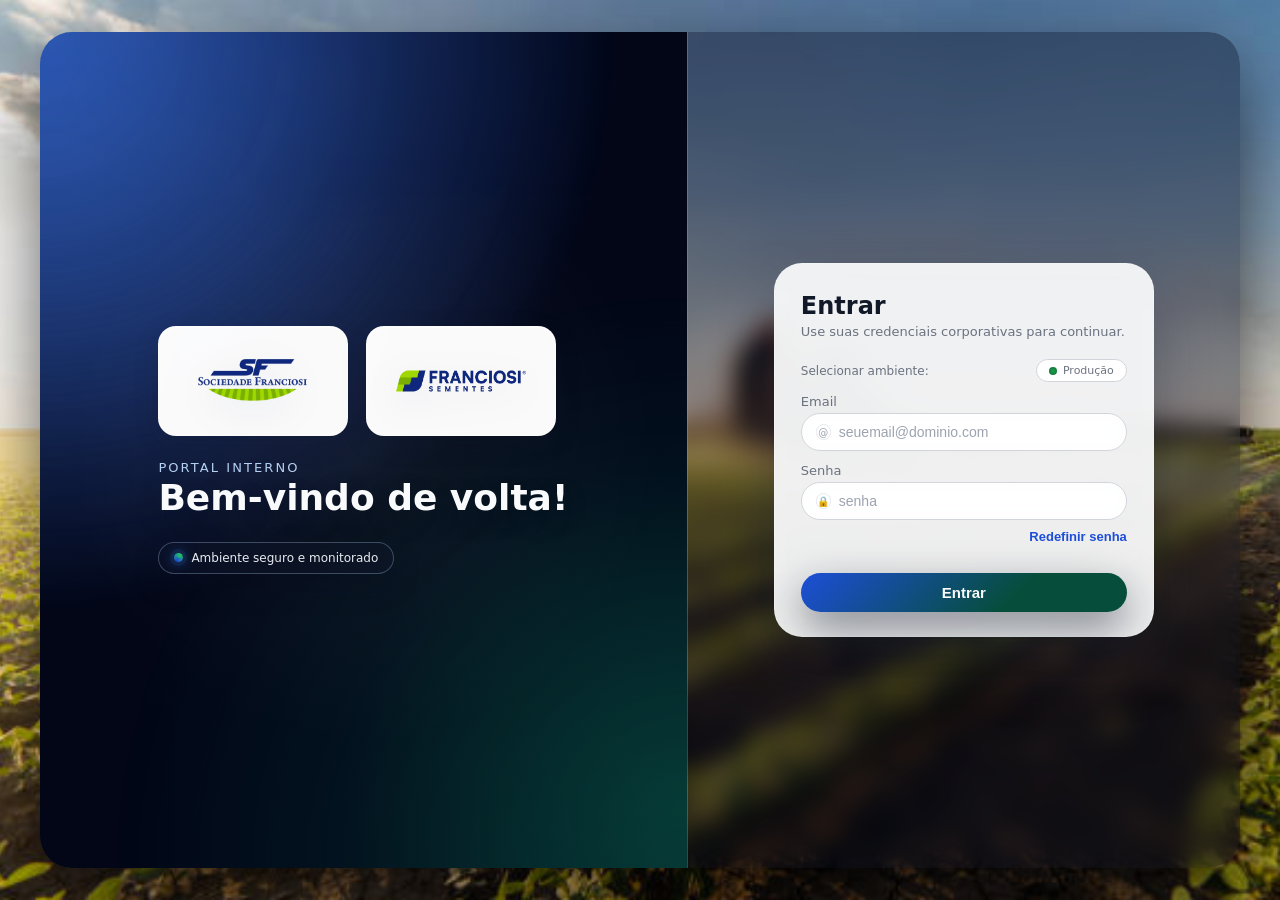
==== commit 1df8b0db: "adfadf" ====
--- a/dashboard.html
+++ b/dashboard.html
@@ -1159,6 +1159,249 @@
     line-height: 1rem;
   }
 
+  .menu-group-toggle.active {
+    background: hsl(var(--secondary));
+    color: hsl(var(--foreground));
+  }
+
+  .menu-group.open .menu-subitems {
+    display: block;
+  }
+
+  .menu-group.open .menu-group-arrow {
+    transform: rotate(180deg);
+  }
+
+  .submenu-item {
+    padding: 0.65rem 0.85rem;
+  }
+
+  .submenu-item.active,
+  .menu-item.bg-secondary {
+    background: hsl(var(--secondary));
+    color: hsl(var(--foreground));
+  }
+
+  .organograma-classico-wrap {
+    width: 100%;
+  }
+
+  .organograma-classico {
+    min-width: 900px;
+    display: flex;
+    justify-content: center;
+    align-items: flex-start;
+    padding: 24px;
+  }
+
+  .org-node-group {
+    display: flex;
+    flex-direction: column;
+    align-items: center;
+    position: relative;
+  }
+
+  .org-node {
+    min-width: 160px;
+    max-width: 220px;
+    min-height: 56px;
+    padding: 14px 18px;
+    border-radius: 10px;
+    background: #f55c00;
+    color: #fff;
+    font-weight: 700;
+    text-transform: uppercase;
+    text-align: center;
+    display: flex;
+    align-items: center;
+    justify-content: center;
+    box-shadow: 0 6px 16px rgba(0, 0, 0, 0.08);
+  }
+
+  .org-children-wrap {
+    display: flex;
+    flex-direction: column;
+    align-items: center;
+    width: 100%;
+  }
+
+  .org-children-line {
+    width: 2px;
+    height: 26px;
+    background: #7a7a7a;
+  }
+
+  .org-children {
+    display: flex;
+    justify-content: center;
+    align-items: flex-start;
+    gap: 28px;
+    position: relative;
+    padding-top: 26px;
+  }
+
+  .org-children::before {
+    content: '';
+    position: absolute;
+    top: 0;
+    left: 50%;
+    right: 50%;
+    height: 2px;
+    background: #7a7a7a;
+  }
+
+  .org-child-item {
+    position: relative;
+    display: flex;
+    flex-direction: column;
+    align-items: center;
+  }
+
+  .org-child-line {
+    width: 2px;
+    height: 26px;
+    background: #7a7a7a;
+    position: absolute;
+    top: -26px;
+  }
+
+  .org-children > .org-child-item:first-child::before,
+  .org-children > .org-child-item:last-child::after,
+  .org-children > .org-child-item:only-child::before {
+    content: '';
+    position: absolute;
+    top: -26px;
+    height: 2px;
+    background: #7a7a7a;
+  }
+
+  .org-children > .org-child-item:first-child::before {
+    left: 50%;
+    width: calc(50% + 14px);
+  }
+
+  .org-children > .org-child-item:last-child::after {
+    right: 50%;
+    width: calc(50% + 14px);
+  }
+
+  .org-children > .org-child-item:only-child::before {
+    left: 50%;
+    width: 0;
+  }
+
+  @media (max-width: 768px) {
+    .organograma-classico {
+      min-width: 700px;
+    }
+
+    .org-node {
+      min-width: 140px;
+      font-size: 12px;
+      padding: 12px 14px;
+    }
+
+    .org-children {
+      gap: 18px;
+    }
+  }
+
+  .organograma-board {
+  min-width: 900px;
+  display: flex;
+  justify-content: center;
+  padding: 12px 24px 32px;
+}
+
+.org-group {
+  display: flex;
+  flex-direction: column;
+  align-items: center;
+}
+
+.org-card {
+  min-width: 140px;
+  max-width: 220px;
+  min-height: 54px;
+  padding: 12px 18px;
+  border-radius: 10px;
+  background: #f45a00;
+  color: #fff;
+  font-weight: 700;
+  font-size: 14px;
+  line-height: 1.2;
+  text-transform: uppercase;
+  text-align: center;
+  display: flex;
+  align-items: center;
+  justify-content: center;
+  box-shadow: 0 8px 18px rgba(0, 0, 0, 0.08);
+}
+
+.org-children-wrap {
+  display: flex;
+  flex-direction: column;
+  align-items: center;
+  width: 100%;
+}
+
+.org-parent-line {
+  width: 2px;
+  height: 26px;
+  background: #7c7c7c;
+}
+
+.org-children {
+  position: relative;
+  display: flex;
+  justify-content: center;
+  gap: 32px;
+  padding-top: 28px;
+}
+
+.org-children::before {
+  content: '';
+  position: absolute;
+  top: 0;
+  left: 60px;
+  right: 60px;
+  height: 2px;
+  background: #7c7c7c;
+}
+
+.org-child {
+  position: relative;
+  display: flex;
+  flex-direction: column;
+  align-items: center;
+}
+
+.org-child::before {
+  content: '';
+  position: absolute;
+  top: -28px;
+  width: 2px;
+  height: 28px;
+  background: #7c7c7c;
+}
+
+@media (max-width: 1024px) {
+  .organograma-board {
+    min-width: 760px;
+    justify-content: flex-start;
+  }
+
+  .org-children {
+    gap: 20px;
+  }
+
+  .org-card {
+    min-width: 130px;
+    font-size: 12px;
+    padding: 10px 14px;
+  }
+}
+
 </style>
 
 </head>
@@ -1190,71 +1433,137 @@
       </button>
     </div>
 
-    <div class="menu-items hide-scrollbar flex-1 px-3 py-3">
-      <div class="menu-item flex items-center gap-4 form-control-sm rounded-xl cursor-pointer transition-all text-muted-foreground hover:bg-secondary hover:text-foreground" data-page="home">
+    <div class="menu-items hide-scrollbar flex-1 px-3 py-3 space-y-2">
+
+      <!-- Home -->
+      <div class="menu-item flex items-center gap-4 form-control-sm rounded-xl cursor-pointer transition-all text-muted-foreground hover:bg-secondary hover:text-foreground"
+          data-page="home">
         <div class="w-9 h-9 rounded-xl flex items-center justify-center bg-primary/10 text-primary shrink-0">
           <i class="fas fa-house"></i>
         </div>
-        <span class="font-medium truncate">Início</span>
+        <div><span class="font-medium truncate">Início</span></div>
       </div>
 
-      <div class="menu-item flex items-center gap-4 form-control-sm rounded-xl cursor-pointer transition-all text-muted-foreground hover:bg-secondary hover:text-foreground" data-page="secao-pedidos">
-        <div class="w-9 h-9 rounded-xl flex items-center justify-center bg-success/15 text-success shrink-0">
-          <i class="fas fa-shopping-cart"></i>
-        </div>
-        <span class="font-medium truncate">Pedidos</span>
+      <!-- Vendas -->
+      <div class="menu-group" data-menu-group="vendas">
+        <button type="button"
+                class="menu-group-toggle w-full flex items-center justify-between gap-3 form-control-sm rounded-xl transition-all text-muted-foreground hover:bg-secondary hover:text-foreground px-3 py-2">
+          <div class="flex items-center gap-4 min-w-0">
+            <div class="w-9 h-9 rounded-xl flex items-center justify-center bg-success/15 text-success shrink-0">
+              <i class="fas fa-chart-line"></i>
+            </div>
+            <span class="font-medium truncate">Vendas</span>
+          </div>
+          <i class="fas fa-chevron-down menu-group-arrow text-xs transition-transform"></i>
+        </button>
+
+        <div class="menu-subitems hidden mt-2 ml-4 pl-4 border-l border-sidebar-border space-y-1">
+          <div class="menu-item submenu-item flex items-center gap-3 form-control-sm rounded-xl cursor-pointer transition-all text-muted-foreground hover:bg-secondary hover:text-foreground"
+              data-page="secao-pedidos">
+            <i class="fas fa-shopping-cart w-4 text-success"></i>
+            <span class="font-medium truncate">Pedidos</span>
+          </div>
+
+          <div class="menu-item submenu-item flex items-center gap-3 form-control-sm rounded-xl cursor-pointer transition-all text-muted-foreground hover:bg-secondary hover:text-foreground"
+              data-page="secao-clientes">
+            <i class="fas fa-building w-4 text-primary"></i>
+            <span class="font-medium truncate">Cliente</span>
+          </div>
+        </div>
       </div>
 
-      <div class="menu-item flex items-center gap-4 form-control-sm rounded-xl cursor-pointer transition-all text-muted-foreground hover:bg-secondary hover:text-foreground" data-page="secao-clientes">
-        <div class="w-9 h-9 rounded-xl flex items-center justify-center bg-primary/10 text-primary shrink-0">
-          <i class="fas fa-building"></i>
-        </div>
-        <span class="font-medium truncate">Clientes</span>
+      <!-- Cadastro -->
+      <div class="menu-group" data-menu-group="cadastro">
+        <button type="button"
+                class="menu-group-toggle w-full flex items-center justify-between gap-3 form-control-sm rounded-xl transition-all text-muted-foreground hover:bg-secondary hover:text-foreground px-3 py-2">
+          <div class="flex items-center gap-4 min-w-0">
+            <div class="w-9 h-9 rounded-xl flex items-center justify-center bg-info/15 text-info shrink-0">
+              <i class="fas fa-address-book"></i>
+            </div>
+            <span class="font-medium truncate">Cadastro</span>
+          </div>
+          <i class="fas fa-chevron-down menu-group-arrow text-xs transition-transform"></i>
+        </button>
+
+        <div class="menu-subitems hidden mt-2 ml-4 pl-4 border-l border-sidebar-border space-y-1">
+          <div class="menu-item submenu-item flex items-center gap-3 form-control-sm rounded-xl cursor-pointer transition-all text-muted-foreground hover:bg-secondary hover:text-foreground"
+              data-page="user-management">
+            <i class="fas fa-user-cog w-4 text-primary"></i>
+            <span class="font-medium truncate">Gestão Usuários</span>
+          </div>
+
+          <div class="menu-item submenu-item flex items-center gap-3 form-control-sm rounded-xl cursor-pointer transition-all text-muted-foreground hover:bg-secondary hover:text-foreground"
+              data-page="secao-perfis">
+            <i class="fas fa-id-badge w-4 text-info"></i>
+            <span class="font-medium truncate">Perfis</span>
+          </div>
+
+          <div class="menu-item submenu-item flex items-center gap-3 form-control-sm rounded-xl cursor-pointer transition-all text-muted-foreground hover:bg-secondary hover:text-foreground"
+              data-page="secao-emails-automaticos">
+            <i class="fas fa-envelope w-4 text-info"></i>
+            <span class="font-medium truncate">E-mails Automáticos</span>
+          </div>
+
+          <div
+            class="menu-item submenu-item flex items-center gap-3 form-control-sm rounded-xl cursor-pointer transition-all text-muted-foreground hover:bg-secondary hover:text-foreground"
+            data-page="secao-organograma"
+          >
+            <i class="fas fa-sitemap w-4 text-info"></i>
+            <span class="font-medium truncate">Organograma</span>
+          </div>
+        </div>
       </div>
 
-      <div class="menu-item flex items-center gap-4 form-control-sm rounded-xl cursor-pointer transition-all text-muted-foreground hover:bg-secondary hover:text-foreground" data-page="secao-marketing">
-        <div class="w-9 h-9 rounded-xl flex items-center justify-center bg-accent/20 text-foreground shrink-0">
-          <i class="fas fa-bullhorn"></i>
-        </div>
-        <span class="font-medium truncate">Marketing</span>
+      <!-- Estoque -->
+      <div class="menu-group" data-menu-group="estoque">
+        <button type="button"
+                class="menu-group-toggle w-full flex items-center justify-between gap-3 form-control-sm rounded-xl transition-all text-muted-foreground hover:bg-secondary hover:text-foreground px-3 py-2">
+          <div class="flex items-center gap-4 min-w-0">
+            <div class="w-9 h-9 rounded-xl flex items-center justify-center bg-warning/15 text-warning shrink-0">
+              <i class="fas fa-boxes-stacked"></i>
+            </div>
+            <span class="font-medium truncate">Estoque</span>
+          </div>
+          <i class="fas fa-chevron-down menu-group-arrow text-xs transition-transform"></i>
+        </button>
+
+        <div class="menu-subitems hidden mt-2 ml-4 pl-4 border-l border-sidebar-border space-y-1">
+          <div class="menu-item submenu-item flex items-center gap-3 form-control-sm rounded-xl cursor-pointer transition-all text-muted-foreground hover:bg-secondary hover:text-foreground"
+              data-page="inventory-control">
+            <i class="fas fa-warehouse w-4 text-warning"></i>
+            <span class="font-medium truncate">Centro de Custo</span>
+          </div>
+        </div>
       </div>
 
-      <div class="menu-item flex items-center gap-4 form-control-sm rounded-xl cursor-pointer transition-all text-muted-foreground hover:bg-secondary hover:text-foreground" data-page="secao-emails-automaticos">
-        <div class="w-9 h-9 rounded-xl flex items-center justify-center bg-info/15 text-info shrink-0">
-          <i class="fas fa-envelope"></i>
-        </div>
-        <span class="font-medium truncate">E-mails Automáticos</span>
+      <!-- Utilitários -->
+      <div class="menu-group" data-menu-group="utilitarios">
+        <button type="button"
+                class="menu-group-toggle w-full flex items-center justify-between gap-3 form-control-sm rounded-xl transition-all text-muted-foreground hover:bg-secondary hover:text-foreground px-3 py-2">
+          <div class="flex items-center gap-4 min-w-0">
+            <div class="w-9 h-9 rounded-xl flex items-center justify-center bg-accent/20 text-foreground shrink-0">
+              <i class="fas fa-screwdriver-wrench"></i>
+            </div>
+            <span class="font-medium truncate">Utilitários</span>
+          </div>
+          <i class="fas fa-chevron-down menu-group-arrow text-xs transition-transform"></i>
+        </button>
+
+        <div class="menu-subitems hidden mt-2 ml-4 pl-4 border-l border-sidebar-border space-y-1">
+          <div class="menu-item submenu-item flex items-center gap-3 form-control-sm rounded-xl cursor-pointer transition-all text-muted-foreground hover:bg-secondary hover:text-foreground"
+              data-page="secao-marketing">
+            <i class="fas fa-bullhorn w-4 text-foreground"></i>
+            <span class="font-medium truncate">Marketing</span>
+          </div>
+
+          <div class="menu-item submenu-item flex items-center gap-3 form-control-sm rounded-xl cursor-pointer transition-all text-muted-foreground hover:bg-secondary hover:text-foreground"
+              data-page="secao-meus-agendamentos">
+            <i class="fas fa-car-side w-4 text-primary"></i>
+            <span class="font-medium truncate">Agendamento Veículos</span>
+          </div>
+        </div>
       </div>
 
-      <div class="menu-item flex items-center gap-4 form-control-sm rounded-xl cursor-pointer transition-all text-muted-foreground hover:bg-secondary hover:text-foreground"
-          data-page="secao-meus-agendamentos">
-        <div class="w-9 h-9 rounded-xl flex items-center justify-center bg-primary/10 text-primary shrink-0">
-          <i class="fas fa-car-side"></i>
-        </div>
-        <span class="font-medium truncate">Agendamento Veículos</span>
-      </div>
-
-      <div class="menu-item flex items-center gap-4 form-control-sm rounded-xl cursor-pointer transition-all text-muted-foreground hover:bg-secondary hover:text-foreground" data-page="user-management">
-        <div class="w-9 h-9 rounded-xl flex items-center justify-center bg-primary/10 text-primary shrink-0">
-          <i class="fas fa-user-cog"></i>
-        </div>
-        <span class="font-medium truncate">Gestão Usuários</span>
-      </div>
-
-      <div class="menu-item flex items-center gap-4 form-control-sm rounded-xl cursor-pointer transition-all text-muted-foreground hover:bg-secondary hover:text-foreground" data-page="inventory-control">
-        <div class="w-9 h-9 rounded-xl flex items-center justify-center bg-warning/15 text-warning shrink-0">
-          <i class="fas fa-boxes-stacked"></i>
-        </div>
-        <span class="font-medium truncate">Estoque</span>
-      </div>
-
-      <div class="menu-item flex items-center gap-4 form-control-sm rounded-xl cursor-pointer transition-all text-muted-foreground hover:bg-secondary hover:text-foreground"
-          data-page="secao-perfis">
-        <div class="w-9 h-9 rounded-xl flex items-center justify-center bg-info/15 text-info shrink-0">
-          <i class="fas fa-id-badge"></i>
-        </div>
-        <span class="font-medium truncate">Perfis</span>
-      </div>
     </div>
 
     <div class="p-4 border-t border-sidebar-border">
@@ -1511,6 +1820,172 @@
       </div>
     </section>
 
+    <!-- CADASTRO ORGANOGRAMA -->
+    <section id="secao-organograma" class="page-content md:ml-4">
+      <div class="glass rounded-2xl p-6 shadow space-y-5">
+        <div class="flex items-start justify-between gap-4">
+          <div class="flex items-start gap-3">
+            <button
+              type="button"
+              onclick="openSidebarSafe()"
+              class="w-11 h-11 rounded-xl bg-white/85 border border-border/60 backdrop-blur-md shadow flex items-center justify-center hover:bg-white transition-all text-foreground shrink-0"
+              title="Abrir menu"
+              aria-label="Abrir menu"
+            >
+              <i class="fas fa-bars"></i>
+            </button>
+            <div>
+              <h3 class="font-semibold">Organograma</h3>
+              <p class="form-subtitle-sm">Cadastre vínculos entre setores por unidade de trabalho.</p>
+            </div>
+          </div>
+
+          <div class="flex items-center gap-2">
+            <button
+              id="btnAtualizarOrganograma"
+              type="button"
+              class="w-10 h-10 rounded-xl border border-border bg-white/60 hover:bg-white/90 flex items-center justify-center transition-all"
+              title="Atualizar lista"
+              aria-label="Atualizar lista"
+            >
+              <i class="fas fa-rotate-right"></i>
+            </button>
+
+            <button
+              id="btnGerenciarUsuariosOrganograma"
+              type="button"
+              class="w-10 h-10 rounded-xl border border-border bg-white/60 hover:bg-white/90 transition-all flex items-center justify-center"
+              title="Vincular usuários aos setores"
+              aria-label="Vincular usuários aos setores"
+            >
+              <i class="fas fa-users"></i>
+            </button>
+
+            <button
+              id="btnNovoVinculoOrganograma"
+              type="button"
+              class="w-10 h-10 rounded-xl bg-primary text-white hover:opacity-90 transition-all flex items-center justify-center"
+              title="Novo vínculo"
+              aria-label="Novo vínculo"
+            >
+              <i class="fas fa-plus"></i>
+            </button>
+          </div>
+        </div>
+
+        <div class="grid grid-cols-1 xl:grid-cols-3 gap-4">
+          <div class="xl:col-span-1 space-y-4">
+            <div class="rounded-2xl border border-border bg-white/60 p-4">
+              <label class="form-label-sm block mb-2">Unidade de trabalho</label>
+              <select id="orgFiltroUnidade" class="w-full rounded-xl border border-border bg-white/70 form-control-sm outline-none">
+                <option value="">Selecione...</option>
+              </select>
+            </div>
+
+            <div class="rounded-2xl border border-border bg-white/60 p-4 space-y-4">
+              <div>
+                <label class="form-label-sm block mb-2">Setor pai</label>
+                <div class="flex items-stretch gap-2">
+                  <select
+                    id="orgSetorPai"
+                    class="flex-1 min-w-0 rounded-xl border border-border bg-white/70 form-control-sm outline-none"
+                  >
+                    <option value="">Selecione...</option>
+                  </select>
+
+                  <button
+                    id="btnGerenciarSetoresOrganogramaPai"
+                    type="button"
+                    class="h-11 w-11 shrink-0 rounded-xl border border-border bg-white/60 hover:bg-white/90 transition-all flex items-center justify-center"
+                    aria-label="Gerenciar setores do organograma"
+                    title="Gerenciar setores do organograma"
+                  >
+                    <i class="fas fa-plus" aria-hidden="true"></i>
+                  </button>
+                </div>
+              </div>
+
+              <div>
+                <label class="form-label-sm block mb-2">Setor filho</label>
+                <div class="flex items-stretch gap-2">
+                  <select
+                    id="orgSetorFilho"
+                    class="flex-1 min-w-0 rounded-xl border border-border bg-white/70 form-control-sm outline-none"
+                  >
+                    <option value="">Selecione...</option>
+                  </select>
+
+                  <button
+                    id="btnGerenciarSetoresOrganogramaFilho"
+                    type="button"
+                    class="h-11 w-11 shrink-0 rounded-xl border border-border bg-white/60 hover:bg-white/90 transition-all flex items-center justify-center"
+                    aria-label="Gerenciar setores do organograma"
+                    title="Gerenciar setores do organograma"
+                  >
+                    <i class="fas fa-plus" aria-hidden="true"></i>
+                  </button>
+                </div>
+              </div>
+
+              <div class="flex gap-2">
+                <button
+                  id="btnSalvarVinculoOrganograma"
+                  type="button"
+                  class="flex-1 rounded-xl bg-primary text-white form-control-sm font-medium hover:opacity-90 transition-all"
+                >
+                  Salvar vínculo
+                </button>
+
+                <button
+                  id="btnLimparVinculoOrganograma"
+                  type="button"
+                  class="rounded-xl border border-border bg-white/60 form-control-sm px-4 hover:bg-white transition-all"
+                >
+                  Limpar
+                </button>
+              </div>
+
+              <p id="organogramaMsg" class="form-subtitle-sm hidden"></p>
+            </div>
+          </div>
+
+<div class="xl:col-span-2 space-y-4">
+  <div class="rounded-3xl border border-border bg-[#f3f3f3] p-5 shadow-sm">
+    <div class="flex items-start justify-between gap-3">
+      <div>
+        <h4 class="text-lg font-semibold tracking-wide text-foreground">
+          Árvore hierárquica
+        </h4>
+        <p class="form-subtitle-sm mt-1">
+          Visualização clássica do organograma por unidade de trabalho.
+        </p>
+      </div>
+    </div>
+
+    <div
+      id="organogramaArvore"
+      class="mt-5 overflow-x-auto overflow-y-hidden rounded-2xl bg-transparent px-2 py-4"
+    ></div>
+  </div>
+
+  <div class="overflow-auto rounded-2xl border border-border bg-white/50">
+    <table class="min-w-full text-sm">
+      <thead class="bg-muted/40 text-muted-foreground">
+        <tr>
+          <th class="text-left font-semibold form-control-sm">Unidade</th>
+          <th class="text-left font-semibold form-control-sm">Setor pai</th>
+          <th class="text-left font-semibold form-control-sm">Setor filho</th>
+          <th class="text-right font-semibold form-control-sm">Ações</th>
+        </tr>
+      </thead>
+      <tbody id="tbodyOrganograma" class="divide-y divide-border"></tbody>
+    </table>
+  </div>
+</div>
+        </div>
+      </div>
+    </section>
+
     <!-- PEDIDOS -->
     <section id="secao-pedidos" class="page-content md:ml-4">
       <div class="glass rounded-2xl p-6 shadow space-y-4">
@@ -1738,7 +2213,7 @@
               </button>
 
               <div>
-                <h2 class="text-2xl font-semibold text-foreground">Controle de estoque</h2>
+                <h2 class="text-2xl font-semibold text-foreground">Estoque - Centro de Custo</h2>
                 <p class="form-subtitle-sm">Gestão de materiais do escritório.</p>
               </div>
             </div>
@@ -1750,11 +2225,21 @@
                 Importar do sistema
               </button>
 
+              <button
+                id="btnLancamentoManualEstoque"
+                type="button"
+                class="rounded-xl border border-emerald-200 bg-emerald-50 form-control-sm form-label-sm text-emerald-700 hover:bg-emerald-100 transition-all"
+              >
+                <i class="fas fa-keyboard mr-2" aria-hidden="true"></i>
+                Lançamento manual
+              </button>
+
               <button id="btnImportarPdfEstoque" type="button"
                 class="rounded-xl border border-border bg-white/60 form-control-sm form-label-sm hover:bg-white/90 transition-all">
                 <i class="fas fa-file-pdf mr-2" aria-hidden="true"></i>
                 Importar XML/PDF
               </button>
+
               <input id="inputImportarPdfEstoque" type="file" accept=".pdf,.xml,application/pdf,text/xml,application/xml" hidden />
             </div>
           </div>
@@ -2173,6 +2658,23 @@
             </button>
 
             <button
+              id="btnImportarTemplateUsuarios"
+              type="button"
+              class="w-11 h-11 rounded-xl border border-emerald-300 bg-emerald-100 text-emerald-700 hover:bg-emerald-200 transition-all flex items-center justify-center shadow-sm"
+              title="Importar template de usuários"
+              aria-label="Importar template de usuários"
+            >
+              <i class="fas fa-file-import text-lg" aria-hidden="true"></i>
+            </button>
+
+            <input
+              id="inputImportarTemplateUsuarios"
+              type="file"
+              accept=".xlsx,.xls"
+              style="display:none"
+            />
+
+            <button
               id="btnNovoUsuario"
               type="button"
               class="w-10 h-10 rounded-xl border border-emerald-700 bg-emerald-700 text-white hover:bg-emerald-800 transition-all flex items-center justify-center shadow-sm"
@@ -2182,21 +2684,90 @@
               <i class="fas fa-user-plus text-base" aria-hidden="true"></i>
             </button>
           </div>
-
-
         </div>
 
         <p id="gestaoUsuariosErro" class="text-sm text-destructive hidden whitespace-pre-line"></p>
+
+        <div class="flex flex-col md:flex-row md:items-center md:justify-between gap-3">
+          <div class="relative w-full md:max-w-md">
+            <span class="absolute inset-y-0 left-0 pl-4 flex items-center text-muted-foreground pointer-events-none">
+              <i class="fas fa-search" aria-hidden="true"></i>
+            </span>
+
+            <input
+              id="inputFiltroGestaoUsuarios"
+              type="text"
+              class="w-full h-11 rounded-xl border border-border bg-white/70 pl-11 pr-10 form-control-sm outline-none focus:ring-2 focus:ring-primary/30"
+              placeholder="Filtrar usuários, setor, perfil, centro de custo, status..."
+              autocomplete="off"
+            />
+
+            <button
+              id="btnLimparFiltroGestaoUsuarios"
+              type="button"
+              class="absolute inset-y-0 right-0 pr-3 flex items-center text-muted-foreground hover:text-foreground transition-all hidden"
+              aria-label="Limpar filtro"
+              title="Limpar filtro"
+            >
+              <i class="fas fa-times-circle" aria-hidden="true"></i>
+            </button>
+          </div>
+
+          <p id="gestaoUsuariosFiltroResumo" class="text-sm text-muted-foreground"></p>
+        </div>
 
         <div class="overflow-auto rounded-2xl border border-border bg-white/50">
           <table class="min-w-full text-sm">
             <thead>
               <tr>
-                <th class="form-control-sm text-left">Usuário</th>
-                <th class="form-control-sm text-left">Setor</th>
-                <th class="form-control-sm text-left">Perfil</th>
-                <th class="form-control-sm text-left">Centro de custo</th>
-                <th class="form-control-sm text-left">Status</th>
+                <th class="form-control-sm text-left">
+                  <button type="button" class="inline-flex items-center gap-2 font-semibold text-muted-foreground hover:text-foreground transition-all"
+                    data-sort-gestao="nome" onclick="alternarOrdenacaoGestao('nome')">
+                    <span>Usuário</span>
+                    <span data-sort-icon><i class="fas fa-sort text-xs opacity-50" aria-hidden="true"></i></span>
+                  </button>
+                </th>
+
+                <th class="form-control-sm text-left">
+                  <button type="button" class="inline-flex items-center gap-2 font-semibold text-muted-foreground hover:text-foreground transition-all"
+                    data-sort-gestao="setor" onclick="alternarOrdenacaoGestao('setor')">
+                    <span>Setor</span>
+                    <span data-sort-icon><i class="fas fa-sort text-xs opacity-50" aria-hidden="true"></i></span>
+                  </button>
+                </th>
+
+                <th class="form-control-sm text-left">
+                  <button type="button" class="inline-flex items-center gap-2 font-semibold text-muted-foreground hover:text-foreground transition-all"
+                    data-sort-gestao="perfil" onclick="alternarOrdenacaoGestao('perfil')">
+                    <span>Perfil</span>
+                    <span data-sort-icon><i class="fas fa-sort text-xs opacity-50" aria-hidden="true"></i></span>
+                  </button>
+                </th>
+
+                <th class="form-control-sm text-left">
+                  <button type="button" class="inline-flex items-center gap-2 font-semibold text-muted-foreground hover:text-foreground transition-all"
+                    data-sort-gestao="centroCusto" onclick="alternarOrdenacaoGestao('centroCusto')">
+                    <span>Centro de custo</span>
+                    <span data-sort-icon><i class="fas fa-sort text-xs opacity-50" aria-hidden="true"></i></span>
+                  </button>
+                </th>
+
+                <th class="form-control-sm text-left">
+                  <button type="button" class="inline-flex items-center gap-2 font-semibold text-muted-foreground hover:text-foreground transition-all"
+                    data-sort-gestao="unidadeTrabalho" onclick="alternarOrdenacaoGestao('unidadeTrabalho')">
+                    <span>Unidade Trabalho</span>
+                    <span data-sort-icon><i class="fas fa-sort text-xs opacity-50" aria-hidden="true"></i></span>
+                  </button>
+                </th>
+
+                <th class="form-control-sm text-left">
+                  <button type="button" class="inline-flex items-center gap-2 font-semibold text-muted-foreground hover:text-foreground transition-all"
+                    data-sort-gestao="status" onclick="alternarOrdenacaoGestao('status')">
+                    <span>Status</span>
+                    <span data-sort-icon><i class="fas fa-sort text-xs opacity-50" aria-hidden="true"></i></span>
+                  </button>
+                </th>
+
                 <th class="form-control-sm text-right">Ações</th>
               </tr>
             </thead>
@@ -2204,6 +2775,62 @@
           </table>
         </div>
       </div>
+
+<div
+  id="modalPreviewImportacaoUsuarios"
+  class="fixed inset-0 z-[9999] hidden items-center justify-center bg-black/40 backdrop-blur-sm p-4"
+  role="dialog"
+  aria-modal="true"
+  aria-labelledby="tituloModalPreviewImportacaoUsuarios"
+>
+  <div class="w-full max-w-6xl rounded-2xl border border-border bg-white shadow-2xl overflow-hidden">
+    <div class="px-6 py-5 border-b border-border flex items-start justify-between gap-4">
+      <div>
+        <h3 id="tituloModalPreviewImportacaoUsuarios" class="form-title-sm font-semibold text-foreground">
+          Pré-visualização da importação
+        </h3>
+        <p id="previewImportacaoResumo" class="form-subtitle-sm mt-1 text-muted-foreground"></p>
+      </div>
+
+      <button
+        type="button"
+        id="btnFecharModalPreviewImportacao"
+        class="w-10 h-10 rounded-xl bg-white60 border border-border hover:bg-white transition-all flex items-center justify-center"
+        aria-label="Fechar"
+        title="Fechar"
+      >
+        <i class="fas fa-times" aria-hidden="true"></i>
+      </button>
+    </div>
+
+    <div class="p-6 max-h-[70vh] overflow-y-auto space-y-6">
+      <div id="previewImportacaoTabelaWrapper" class="min-w-0"></div>
+
+      <div id="resultadoImportacaoWrapper" class="hidden">
+        <h4 class="text-sm font-semibold text-foreground mb-3">Resultado da importação</h4>
+        <div id="resultadoImportacaoLista" class="space-y-3"></div>
+      </div>
+    </div>
+
+    <div class="px-6 py-4 border-t border-border bg-white50 flex items-center justify-end gap-3">
+      <button
+        type="button"
+        id="btnCancelarPreviewImportacao"
+        class="px-4 py-2 rounded-xl border border-border bg-white60 form-control-sm text-foreground hover:bg-white transition-all"
+      >
+        Cancelar
+      </button>
+
+      <button
+        type="button"
+        id="btnConfirmarImportacaoUsuarios"
+        class="px-4 py-2 rounded-xl bg-primary text-white form-control-sm font-medium hover:opacity-90 transition-all"
+      >
+        Confirmar importação
+      </button>
+    </div>
+  </div>
+</div>
     </section>
 
     <!-- PERFIS -->
@@ -2384,7 +3011,27 @@
             </div>
           </div>
 
-          <div class="flex items-center gap-2">
+          <div class="flex items-center gap-2 flex-wrap justify-end">
+            <div class="relative min-w-[240px] w-full sm:w-[280px] md:w-[320px]">
+              <i class="fas fa-search absolute left-3 top-1/2 -translate-y-1/2 text-muted-foreground text-sm pointer-events-none"></i>
+              <input
+                id="inputFiltroBuscaAgendamentos"
+                type="text"
+                class="w-full h-10 rounded-xl border border-border bg-white/80 pl-10 pr-10 text-sm outline-none focus:ring-2 focus:ring-primary/30"
+                placeholder="Buscar em qualquer coluna..."
+                autocomplete="off"
+              />
+              <button
+                id="btnLimparBuscaAgendamentos"
+                type="button"
+                class="hidden absolute right-2 top-1/2 -translate-y-1/2 w-7 h-7 rounded-lg border border-border bg-white/80 hover:bg-white transition-all text-muted-foreground flex items-center justify-center"
+                title="Limpar busca"
+                aria-label="Limpar busca"
+              >
+                <i class="fas fa-times text-xs"></i>
+              </button>
+            </div>
+
             <button
               id="btnGerenciarVeiculos"
               type="button"
